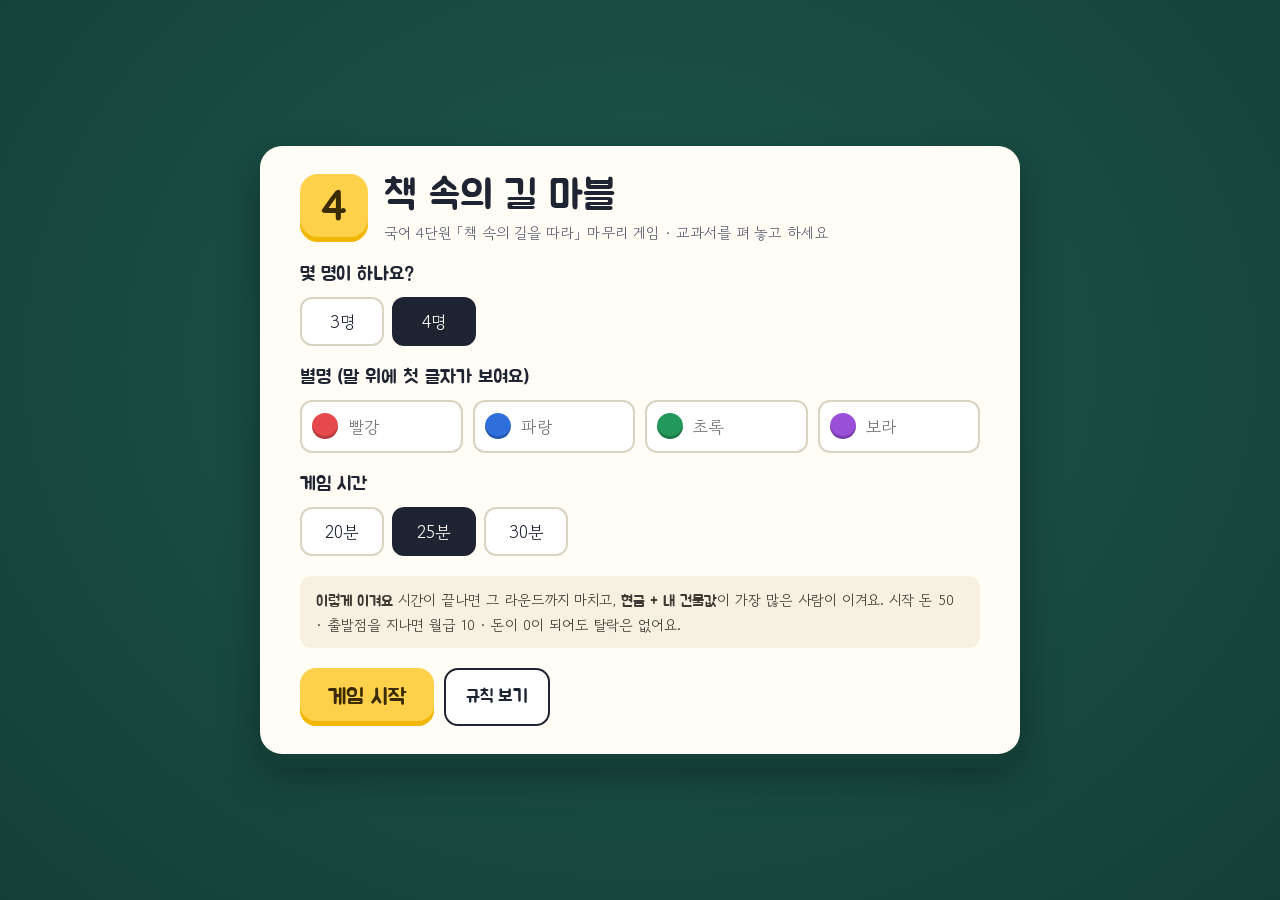
==== book-marble/index.html @ 464a5cd3 "국어 4단원 「책 속의 길을 따라」 마무리 보드게임(책 속의 길 마블) 추가 Co-Authored-By: Claude Opus 5.5 <noreply@anthropic.com> C" ====
<!doctype html>
<html lang="ko"><head><meta charset="utf-8"><meta name="viewport" content="width=device-width,initial-scale=1,viewport-fit=cover">
<style>:root{box-sizing:border-box;padding-top:env(safe-area-inset-top,0px);padding-bottom:env(safe-area-inset-bottom,0px)}body{margin:0;font:14px -apple-system,BlinkMacSystemFont,sans-serif}img{max-width:100%}[hidden]{display:none!important}</style>
</head><body>
<title>책 속의 길 마블</title>
<meta name="claude:viewport-fit-sides" content="cover">
<link rel="preconnect" href="https://fonts.googleapis.com"><link rel="preconnect" href="https://fonts.gstatic.com" crossorigin>
<link rel="stylesheet" href="https://fonts.googleapis.com/css2?family=Jua&family=Gowun+Dodum&display=swap">
<style>
/* Layout: 게임 테이블(초록 펠트) 위에 9×9 둘레 32칸 판, 판 가운데는 노란 진행판, 오른쪽에 시간·플레이어 패널. 하나의 화면으로 고정한 게임이라 한 가지 모습(펠트 테이블)으로만 그린다. */
:root{
  --felt:#1d574c; --felt-deep:#143f37; --felt-line:#2d6d61;
  --paper:#fffdf5; --ink:#1f2433; --soft:#5d6273; --rule:#d9d3c2;
  --sun:#ffd04a; --sun-deep:#f2b705; --sun-ink:#3b2b00;
  --s1:#ffb79c; --s2:#8fd4ca; --s3:#c3e28c; --s4:#cbbcf4;
  --ok:#1e8f4e; --ok-soft:#dcf3e4; --bad:#c93b3b; --bad-soft:#fbe1e1;
  --p0:#e5484d; --p1:#2f6fdc; --p2:#22995a; --p3:#9a4fd8;
  --f-display:"Jua","Apple SD Gothic Neo","Malgun Gothic","Noto Sans KR",sans-serif;
  --f-body:"Gowun Dodum","Apple SD Gothic Neo","Malgun Gothic","Noto Sans KR",sans-serif;
  --u:8px;
  color-scheme:light;
}
[hidden]{display:none!important}
html,body{height:100%}
body{background:var(--felt);color:var(--ink);font-family:var(--f-body);font-size:16px;
  background-image:radial-gradient(ellipse at 50% 40%, var(--felt) 0%, var(--felt-deep) 100%);overflow:hidden}
*{box-sizing:border-box}
button{font:inherit;color:inherit;cursor:pointer;border:0;background:none;-webkit-tap-highlight-color:transparent}
button:focus-visible,input:focus-visible{outline:3px solid var(--sun);outline-offset:2px}
.screen{height:100%;padding-block:12px;padding-left:max(16px,env(safe-area-inset-left,0px));padding-right:max(16px,env(safe-area-inset-right,0px))}

/* ---------- 시작 화면 ---------- */
#setup{overflow:auto;display:flex;justify-content:center;align-items:flex-start}
.setup-card{width:min(760px,100%);margin-block:auto;background:var(--paper);border-radius:22px;padding:28px clamp(18px,4vw,40px);box-shadow:0 14px 0 var(--felt-deep),0 18px 40px rgba(0,0,0,.35);display:flex;flex-direction:column;gap:20px}
.brand{display:flex;align-items:center;gap:16px}
.brand .unit{flex:none;width:68px;height:68px;border-radius:18px;background:var(--sun);display:grid;place-items:center;font-family:var(--f-display);font-size:44px;color:var(--sun-ink);box-shadow:inset 0 -5px 0 var(--sun-deep)}
.brand h1{margin:0;font-family:var(--f-display);font-weight:400;font-size:clamp(28px,5vw,40px);line-height:1.1;text-wrap:balance}
.brand p{margin:4px 0 0;color:var(--soft);font-size:15px}
.field{display:flex;flex-direction:column;gap:10px}
.field>span{font-family:var(--f-display);font-size:19px}
.seg{display:flex;flex-wrap:wrap;gap:8px}
.seg button{min-width:84px;padding:10px 16px;border-radius:12px;border:2px solid var(--rule);background:#fff;font-size:17px}
.seg button[aria-pressed="true"]{border-color:var(--ink);background:var(--ink);color:var(--paper)}
.names{display:grid;grid-template-columns:repeat(auto-fit,minmax(150px,1fr));gap:10px}
.nm{display:flex;align-items:center;gap:8px;border:2px solid var(--rule);border-radius:12px;padding:6px 10px;background:#fff}
.nm i{flex:none;width:26px;height:26px;border-radius:50%;box-shadow:inset 0 -3px 0 rgba(0,0,0,.2)}
.nm input{flex:1;min-width:0;border:0;font:inherit;font-size:17px;padding:6px 2px;background:transparent;color:var(--ink)}
.nm input:focus{outline:none}
.nm:focus-within{border-color:var(--ink)}
.rule-mini{margin:0;padding:12px 16px;background:#f6f1e1;border-radius:12px;font-size:14.5px;line-height:1.6;color:#3d3a33}
.rule-mini b{font-family:var(--f-display);font-weight:400}
.actions{display:flex;flex-wrap:wrap;gap:10px}
.big{font-family:var(--f-display);font-size:22px;padding:14px 28px;border-radius:16px;background:var(--sun);color:var(--sun-ink);box-shadow:inset 0 -5px 0 var(--sun-deep);min-height:58px}
.big:active{transform:translateY(2px);box-shadow:inset 0 -2px 0 var(--sun-deep)}
.big[disabled]{opacity:.45;cursor:not-allowed}
.ghost{font-family:var(--f-display);font-size:18px;padding:12px 20px;border-radius:14px;border:2px solid var(--ink);background:#fff;min-height:52px}
.resume{display:flex;flex-wrap:wrap;align-items:center;gap:10px;padding:12px 14px;border-radius:12px;background:var(--ok-soft)}
.resume span{flex:1;min-width:180px}

/* ---------- 게임 화면 ---------- */
#game{display:flex;gap:14px;align-items:center;justify-content:center}
.boardwrap{flex:1;min-width:0;height:100%;display:grid;place-items:center}
.board{position:relative;display:grid;grid-template-columns:repeat(9,1fr);grid-template-rows:repeat(9,1fr);gap:calc(var(--u)*.35);
  width:calc(var(--u)*100);height:calc(var(--u)*100);padding:calc(var(--u)*.8);border-radius:calc(var(--u)*2);background:var(--felt-deep);box-shadow:0 calc(var(--u)*1) 0 #0d2c26,0 calc(var(--u)*2) calc(var(--u)*4) rgba(0,0,0,.35)}
.cell{position:relative;background:var(--paper);border-radius:calc(var(--u)*.9);display:flex;flex-direction:column;overflow:hidden;padding:0;text-align:center;border:calc(var(--u)*.35) solid transparent}
.cell .band{flex:none;height:calc(var(--u)*1.9);font-size:calc(var(--u)*1.15);line-height:calc(var(--u)*1.9);color:#2c2a26;letter-spacing:.02em;white-space:nowrap}
.cell .nm2{flex:1;display:grid;place-items:center;padding:0 calc(var(--u)*.4);font-family:var(--f-display);font-size:calc(var(--u)*1.55);line-height:1.12;word-break:keep-all;text-wrap:balance}
.cell .px{flex:none;font-size:calc(var(--u)*1.1);color:var(--soft);padding-bottom:calc(var(--u)*.3);white-space:nowrap;font-variant-numeric:tabular-nums}
.cell.side1 .band{background:var(--s1)} .cell.side2 .band{background:var(--s2)} .cell.side3 .band{background:var(--s3)} .cell.side4 .band{background:var(--s4)}
.cell.sp{background:#f4efe0}
.cell.sp .band{background:#e6dfca}
.cell.corner{background:var(--sun);color:var(--sun-ink)}
.cell.corner .band{background:transparent;font-family:var(--f-display);font-size:calc(var(--u)*1.25)}
.cell.corner .nm2{font-size:calc(var(--u)*1.75)}
.cell.corner .px{color:var(--sun-ink)}
.cell.owned{background:var(--own);color:#fff;border-color:#fff;box-shadow:0 calc(var(--u)*.35) 0 rgba(0,0,0,.28)}
.cell.owned::before{content:"";position:absolute;left:18%;right:18%;top:24%;bottom:16%;background:url("data:image/svg+xml,%3Csvg xmlns='http://www.w3.org/2000/svg' viewBox='0 0 40 36'%3E%3Cpath d='M20 2 2 17h5v17h10V24h6v10h10V17h5z' fill='%23ffffff'/%3E%3C/svg%3E") center/contain no-repeat;opacity:.26;pointer-events:none}
.cell.owned .band{background:rgba(0,0,0,.24)!important;color:#fff;font-family:var(--f-display);font-size:calc(var(--u)*1.3)}
.cell.owned .nm2{position:relative;text-shadow:0 1px 2px rgba(0,0,0,.35)}
.cell.owned .px{color:#fff;font-weight:700}
.cell.wip{background:repeating-linear-gradient(-45deg,#fff3c4 0 calc(var(--u)*.8),#fffdf5 calc(var(--u)*.8) calc(var(--u)*1.6))}
.cell.flash{outline:calc(var(--u)*.5) solid var(--sun);outline-offset:calc(var(--u)*-.1);z-index:2}
.cell.here{box-shadow:0 0 0 calc(var(--u)*.45) #fff}
.tokens{position:absolute;left:0;right:0;bottom:calc(var(--u)*1.55);display:flex;justify-content:center;gap:calc(var(--u)*.2);pointer-events:none}
.tok{width:calc(var(--u)*2.7);height:calc(var(--u)*2.7);border-radius:50%;background:var(--pc);color:#fff;font-family:var(--f-display);font-size:calc(var(--u)*1.35);line-height:calc(var(--u)*2.7);text-align:center;box-shadow:0 calc(var(--u)*.3) 0 rgba(0,0,0,.35),0 0 0 calc(var(--u)*.25) #fff}
.tok.jail{box-shadow:0 0 0 calc(var(--u)*.25) #fff,0 0 0 calc(var(--u)*.55) var(--ink)}

.hub{grid-area:2/2/9/9;background:var(--sun);border-radius:calc(var(--u)*1.6);padding:calc(var(--u)*2.2);display:flex;flex-direction:column;align-items:center;gap:calc(var(--u)*1.3);color:var(--sun-ink);box-shadow:inset 0 calc(var(--u)*-.8) 0 var(--sun-deep);min-height:0}
.hub .ttl{font-family:var(--f-display);font-size:calc(var(--u)*2.4);opacity:.75;letter-spacing:.02em}
.turn{display:flex;align-items:center;gap:calc(var(--u)*1);font-family:var(--f-display);font-size:calc(var(--u)*3.6);line-height:1.1}
.turn .tok{width:calc(var(--u)*4.4);height:calc(var(--u)*4.4);line-height:calc(var(--u)*4.4);font-size:calc(var(--u)*2.2)}
.dice{display:flex;gap:calc(var(--u)*2)}
.die{width:calc(var(--u)*12.5);height:calc(var(--u)*12.5);background:#fff;border-radius:calc(var(--u)*2);box-shadow:inset 0 calc(var(--u)*-.8) 0 #e7dfc6,0 calc(var(--u)*.6) 0 rgba(0,0,0,.18);display:grid;grid-template:repeat(3,1fr)/repeat(3,1fr);padding:calc(var(--u)*1.6)}
.die i{width:calc(var(--u)*2.3);height:calc(var(--u)*2.3);border-radius:50%;background:var(--ink);place-self:center;visibility:hidden}
.die i.on{visibility:visible}
.die.dbl{box-shadow:inset 0 calc(var(--u)*-.8) 0 #e7dfc6,0 0 0 calc(var(--u)*.6) var(--p0)}
.rollbtn{font-family:var(--f-display);font-size:calc(var(--u)*3);padding:calc(var(--u)*1.2) calc(var(--u)*5);border-radius:calc(var(--u)*1.6);background:var(--ink);color:#fff;box-shadow:inset 0 calc(var(--u)*-.6) 0 #000;min-height:44px}
.rollbtn[disabled]{opacity:.35;cursor:default}
.status{font-size:calc(var(--u)*1.9);text-align:center;min-height:1.3em;font-weight:700}
.logbox{width:100%;margin-top:auto;display:flex;flex-direction:column;gap:calc(var(--u)*.35);font-size:calc(var(--u)*1.55);background:rgba(255,255,255,.55);border-radius:calc(var(--u)*1);padding:calc(var(--u)*.9) calc(var(--u)*1.3);min-height:0;overflow:hidden}
.logbox div{white-space:nowrap;overflow:hidden;text-overflow:ellipsis}
.logbox div:first-child{font-weight:700}
.logbox b{font-family:var(--f-display);font-weight:400}

.side{flex:none;width:300px;height:100%;display:flex;flex-direction:column;gap:10px;overflow:auto;padding-bottom:4px}
.panel{background:var(--paper);border-radius:16px;padding:14px 16px}
.clock{display:flex;align-items:center;justify-content:space-between;gap:10px}
.clock .t{font-family:var(--f-display);font-size:34px;line-height:1;font-variant-numeric:tabular-nums}
.clock small{display:block;color:var(--soft);font-size:13px}
.clock.up{background:#ffe1d6}
.clock.paused .t{opacity:.45}
.toprow{display:grid;grid-template-columns:1fr auto;gap:10px}
.toprow .panel{padding:10px 14px}
.piggy{display:flex;align-items:center;gap:8px}
.piggy svg{width:38px!important;height:38px!important}
.piggy svg{flex:none;width:46px;height:46px}
.piggy b{font-family:var(--f-display);font-weight:400;font-size:28px;font-variant-numeric:tabular-nums}
.piggy small{display:block;color:var(--soft);font-size:12.5px;line-height:1.35}
.players{display:flex;flex-direction:column;gap:10px}
.pl{display:grid;grid-template-columns:auto 1fr auto;align-items:center;gap:6px 10px;padding:10px 12px;border-radius:14px;background:var(--paper);border:3px solid transparent}
.pl.now{border-color:var(--pc);box-shadow:0 0 0 4px rgba(255,255,255,.35)}
.pl .tok{width:36px;height:36px;line-height:36px;font-size:19px;box-shadow:0 3px 0 rgba(0,0,0,.3)}
.pl .who{font-family:var(--f-display);font-size:20px;min-width:0;overflow:hidden;text-overflow:ellipsis;white-space:nowrap}
.pl .cash{font-family:var(--f-display);font-size:26px;font-variant-numeric:tabular-nums}
.pl .meta{grid-column:2/4;display:flex;flex-wrap:wrap;gap:4px 10px;font-size:13px;color:var(--soft)}
.pl{position:relative}
.coins{grid-column:1/4;display:flex;align-items:flex-end;flex-wrap:wrap;gap:6px 6px;min-height:56px;padding:6px 10px 6px;border-radius:10px;background:#efe7cf;box-shadow:inset 0 2px 4px rgba(0,0,0,.12)}
.coins:empty::after{content:"빈 지갑";color:var(--soft);font-size:13px;align-self:center}
.stack{display:flex;flex-direction:column-reverse}
.coin{width:40px;height:13px;border-radius:50%;margin-top:-6px;border:1.5px solid var(--edge);background:linear-gradient(180deg,var(--face) 0 55%,var(--edge) 55% 100%)}
.stack .coin:first-child{margin-top:0}
.coin.g{--face:#ffd447;--edge:#c48d00}
.stack .coin.s:last-child{height:17px}
.stack .coin.c:last-child{height:14px}
.coin.s{--face:#e3e8ef;--edge:#8d98a6;width:33px;height:12px}
.coin.c{--face:#e9a06b;--edge:#a65a24;width:26px;height:10px}
.stack .coin:last-child{height:19px;background:radial-gradient(ellipse at 50% 45%,var(--face) 0 48%,var(--edge) 50% 56%,var(--face) 58% 100%)}
.legend{grid-column:1/4;display:flex;gap:10px;font-size:11.5px;color:var(--soft);margin-top:-2px}
.legend i{display:inline-block;width:10px;height:10px;border-radius:50%;margin-right:3px;vertical-align:-1px}
.delta{position:absolute;right:64px;top:8px;font-family:var(--f-display);font-size:24px;pointer-events:none;animation:rise 1.6s ease-out forwards}
.delta.up{color:var(--ok)} .delta.down{color:var(--bad)}
@keyframes rise{0%{transform:translateY(14px);opacity:0}15%{opacity:1}100%{transform:translateY(-22px);opacity:0}}
.chip{display:inline-block;padding:1px 8px;border-radius:20px;background:#efe9d6;color:#4a4335;font-size:12.5px}
.chip.red{background:var(--bad-soft);color:var(--bad)}
.tools{display:flex;gap:8px}
.tools button{flex:1;padding:10px;border-radius:12px;background:rgba(255,255,255,.14);color:#fff;font-family:var(--f-display);font-size:16px;min-height:44px}

/* ---------- 창 ---------- */
.overlay{position:fixed;inset:0;z-index:20;display:grid;place-items:center;background:rgba(10,30,26,.62);
  padding-block:max(14px,env(safe-area-inset-top,0px)) max(14px,env(safe-area-inset-bottom,0px));padding-left:max(16px,env(safe-area-inset-left,0px));padding-right:max(16px,env(safe-area-inset-right,0px));overflow:auto}
.sheet{width:min(720px,100%);background:var(--paper);border-radius:22px;padding:24px clamp(18px,3vw,30px);box-shadow:0 12px 0 rgba(0,0,0,.25);display:flex;flex-direction:column;gap:16px;max-height:100%;overflow:auto;animation:pop .18s ease-out}
@keyframes pop{from{transform:scale(.96);opacity:.4}to{transform:none;opacity:1}}
.sheet h2{margin:0;font-family:var(--f-display);font-weight:400;font-size:28px;line-height:1.2;text-wrap:balance}
.sheet .lead{margin:0;font-size:18px;line-height:1.6}
.kicker{display:flex;flex-wrap:wrap;align-items:center;gap:8px;font-size:14px}
.kicker .tag{padding:3px 12px;border-radius:20px;font-weight:700;background:#efe9d6}
.kicker .tag.basic{background:var(--s3)} .kicker .tag.adv{background:var(--s4)} .kicker .tag.job{background:var(--s2)} .kicker .tag.maze{background:var(--s1)}
.kicker .book{padding:3px 12px;border-radius:20px;border:2px dashed #b9b09a;font-weight:700}
.kicker .who{margin-left:auto;display:flex;align-items:center;gap:6px;font-family:var(--f-display);font-size:18px}
.kicker .who .tok{width:28px;height:28px;line-height:28px;font-size:15px}
.qtext{margin:0;font-size:22px;line-height:1.55;font-weight:700;word-break:keep-all}
.qtext u{text-decoration-thickness:3px;text-underline-offset:4px;text-decoration-color:var(--bad)}
.timer{display:flex;align-items:center;gap:12px}
.timer .bar{flex:1;height:14px;border-radius:10px;background:#ece5d0;overflow:hidden}
.timer .bar i{display:block;height:100%;width:100%;background:var(--ok);border-radius:10px;transform-origin:left;transition:background .3s}
.timer .bar i.warn{background:#e59a0b} .timer .bar i.late{background:var(--bad)}
.timer b{font-family:var(--f-display);font-weight:400;font-size:26px;min-width:3.2ch;text-align:right;font-variant-numeric:tabular-nums}
.opts{display:flex;flex-direction:column;gap:10px}
.opt{display:flex;align-items:center;gap:12px;text-align:left;padding:14px 16px;border-radius:14px;border:2px solid var(--rule);background:#fff;font-size:19px;line-height:1.45;min-height:58px}
.opt .k{flex:none;width:32px;height:32px;border-radius:50%;background:#efe9d6;display:grid;place-items:center;font-family:var(--f-display);font-size:17px}
.opt:hover:not([disabled]){border-color:var(--ink)}
.opt.right{border-color:var(--ok);background:var(--ok-soft)} .opt.right .k{background:var(--ok);color:#fff}
.opt.wrong{border-color:var(--bad);background:var(--bad-soft)} .opt.wrong .k{background:var(--bad);color:#fff}
.opt[disabled]{cursor:default}
.verdict{display:flex;align-items:center;gap:12px;padding:14px 16px;border-radius:14px;font-size:17px;line-height:1.55}
.verdict.ok{background:var(--ok-soft)} .verdict.no{background:var(--bad-soft)}
.verdict b{flex:none;font-family:var(--f-display);font-weight:400;font-size:26px}
.verdict.ok b{color:var(--ok)} .verdict.no b{color:var(--bad)}
.example{padding:14px 16px;border-radius:14px;background:#f6f1e1;font-size:18px;line-height:1.6}
.example small{display:block;font-family:var(--f-display);font-size:15px;color:#7a6a3c;margin-bottom:2px}
.votes{display:flex;flex-direction:column;gap:8px}
.vote{display:flex;align-items:center;gap:10px;flex-wrap:wrap}
.vote .nmv{display:flex;align-items:center;gap:8px;font-family:var(--f-display);font-size:19px;min-width:120px;flex:1}
.vote .nmv .tok{width:30px;height:30px;line-height:30px;font-size:16px}
.vote button{width:64px;height:52px;border-radius:12px;border:2px solid var(--rule);background:#fff;font-family:var(--f-display);font-size:24px}
.vote button[aria-pressed="true"].o{background:var(--ok);border-color:var(--ok);color:#fff}
.vote button[aria-pressed="true"].x{background:var(--bad);border-color:var(--bad);color:#fff}
.row-btns{display:flex;flex-wrap:wrap;gap:10px;justify-content:flex-end;align-items:center}
.row-btns .teacher{margin-right:auto;font-size:15px;color:var(--soft);text-decoration:underline;padding:8px 4px;min-height:44px}
.card{align-self:center;width:min(360px,100%);aspect-ratio:3/2;border-radius:18px;padding:20px;display:flex;flex-direction:column;justify-content:center;gap:8px;text-align:center;box-shadow:0 8px 0 rgba(0,0,0,.18);animation:flip .45s ease-out}
.card.do{background:var(--s2)} .card.luck{background:var(--sun)}
.card small{font-family:var(--f-display);font-size:17px;opacity:.7}
.card p{margin:0;font-family:var(--f-display);font-size:25px;line-height:1.35;word-break:keep-all;text-wrap:balance}
@keyframes flip{from{transform:rotateY(80deg)}to{transform:none}}
.pin{display:flex;flex-direction:column;align-items:center;gap:14px}
.pin .dots{display:flex;gap:12px}
.pin .dots i{width:18px;height:18px;border-radius:50%;border:2px solid var(--ink)}
.pin .dots i.on{background:var(--ink)}
.pad{display:grid;grid-template-columns:repeat(3,72px);gap:10px}
.pad button{height:60px;border-radius:14px;background:#efe9d6;font-family:var(--f-display);font-size:26px}
.err{color:var(--bad);min-height:1.4em;margin:0;font-weight:700}
.rules{margin:0;padding-left:20px;display:flex;flex-direction:column;gap:6px;font-size:16px;line-height:1.55}
.rules b{font-family:var(--f-display);font-weight:400}
.money{display:grid;grid-template-columns:1fr auto;gap:4px 16px;font-size:15px}
.money span:nth-child(even){text-align:right;font-variant-numeric:tabular-nums;font-weight:700}

/* ---------- 결과 ---------- */
#result{overflow:auto;display:flex;justify-content:center}
.res{width:min(720px,100%);margin-block:auto;display:flex;flex-direction:column;gap:14px}
.res h1{margin:0;color:#fff;font-family:var(--f-display);font-weight:400;font-size:clamp(30px,5vw,44px);text-align:center}
.rank{display:grid;grid-template-columns:auto auto 1fr auto;align-items:center;gap:6px 16px;background:var(--paper);border-radius:18px;padding:16px 20px}
.rank .no{font-family:var(--f-display);font-size:34px;width:1.6ch;text-align:center}
.rank .tok{width:44px;height:44px;line-height:44px;font-size:22px;box-shadow:0 3px 0 rgba(0,0,0,.3)}
.rank .nm3{font-family:var(--f-display);font-size:24px;min-width:0}
.rank .nm3 small{display:block;font-family:var(--f-body);font-size:14px;color:var(--soft)}
.rank .tot{font-family:var(--f-display);font-size:34px;font-variant-numeric:tabular-nums}
.rank.first{background:var(--sun);box-shadow:inset 0 -6px 0 var(--sun-deep)}

@media (max-width:1100px) and (min-width:861px){ .side{width:250px} .clock .t{font-size:32px} .pl .cash{font-size:22px} }
@media (max-width:860px){
  body{overflow:auto}
  #game{flex-direction:column;height:auto;min-height:100%}
  .boardwrap{height:auto;width:100%}
  .side{width:100%;height:auto;overflow:visible}
  .players{display:grid;grid-template-columns:repeat(auto-fit,minmax(200px,1fr))}
}
@media (prefers-reduced-motion:reduce){*{animation:none!important;transition:none!important}}
</style>

<section id="setup" class="screen">
 <div class="setup-card">
  <div class="brand"><div class="unit">4</div><div><h1>책 속의 길 마블</h1><p>국어 4단원 「책 속의 길을 따라」 마무리 게임 · 교과서를 펴 놓고 하세요</p></div></div>
  <div id="resumeBox" class="resume" hidden><span id="resumeText">진행 중인 게임이 있어요.</span><button class="ghost" id="resumeBtn" type="button">이어 하기</button></div>
  <div class="field"><span>몇 명이 하나요?</span><div class="seg" id="cntSeg"><button type="button" data-n="3" aria-pressed="false">3명</button><button type="button" data-n="4" aria-pressed="true">4명</button></div></div>
  <div class="field"><span>별명 (말 위에 첫 글자가 보여요)</span><div class="names" id="names"></div></div>
  <div class="field"><span>게임 시간</span><div class="seg" id="minSeg"><button type="button" data-m="20" aria-pressed="false">20분</button><button type="button" data-m="25" aria-pressed="true">25분</button><button type="button" data-m="30" aria-pressed="false">30분</button></div></div>
  <p class="rule-mini"><b>이렇게 이겨요</b> 시간이 끝나면 그 라운드까지 마치고, <b>현금 + 내 건물값</b>이 가장 많은 사람이 이겨요. 시작 돈 50 · 출발점을 지나면 월급 10 · 돈이 0이 되어도 탈락은 없어요.</p>
  <div class="actions"><button class="big" id="startBtn" type="button">게임 시작</button><button class="ghost" id="rulesBtn" type="button">규칙 보기</button></div>
 </div>
</section>

<section id="game" class="screen" hidden>
 <div class="boardwrap" id="boardwrap">
  <div class="board" id="board">
   <div class="hub">
    <div class="ttl">책 속의 길 마블</div>
    <div class="turn" id="turn"></div>
    <div class="dice"><div class="die" id="d1"></div><div class="die" id="d2"></div></div>
    <button class="rollbtn" id="rollBtn" type="button">주사위 굴리기</button>
    <div class="status" id="status"></div>
    <div class="logbox" id="logbox" aria-live="polite"></div>
   </div>
  </div>
 </div>
 <aside class="side">
  <div class="toprow"><div class="panel clock" id="clock"><div><small id="clockLabel">남은 시간</small><div class="t" id="clockT">25:00</div></div></div>
  <div class="panel piggy" id="piggy"></div></div>
  <div class="players" id="players"></div>
  <div class="tools"><button type="button" id="rules2">규칙</button><button type="button" id="teachBtn">선생님</button></div>
 </aside>
</section>

<section id="result" class="screen" hidden><div class="res" id="resBox"></div></section>

<div id="ov" class="overlay" hidden><div class="sheet" id="sheet" role="dialog" aria-modal="true"></div></div>

<script>
// 4학년 2학기 국어 4단원 「책 속의 길을 따라」 — 질문 칸 20개 문제 은행 (지도서 248~291쪽 기반)
// basic: 객관식(태블릿 자동 판정)  o=보기, a=정답 번호(0부터)
// adv  : 서술형(모둠원 다수결)     ex=예시 답
const UNIT = {
 1:{name:"생각 열기",type:"basic",page:"181~183쪽",qs:[
  {q:"‘가장 기억에 남는 표현이나 장면은 무엇인가요?’는 어떤 글을 읽고 떠올리기 알맞은 질문인가요?",o:["시나 이야기","설명하는 글","의견을 제시하는 글"],a:0,why:"표현이나 장면은 시나 이야기를 읽고 떠올리는 질문이에요."},
  {q:"‘이 글은 무엇에 대해 자세하게 알려 주고 있나요?’는 어떤 글을 읽고 떠올리기 알맞은 질문인가요?",o:["설명하는 글","시나 이야기","의견을 제시하는 글"],a:0,why:"무엇을 알려 주는지 묻는 질문은 설명하는 글에 알맞아요."},
  {q:"‘글쓴이의 의견을 뒷받침하는 이유가 적절한가요?’는 어떤 글을 읽고 떠올리기 알맞은 질문인가요?",o:["의견을 제시하는 글","설명하는 글","시나 이야기"],a:0,why:"의견과 이유를 살피는 질문은 의견을 제시하는 글에 알맞아요."},
  {q:"181쪽 ‘생각 열기’에서 책을 잘 읽은 여자아이는 어떻게 읽었나요?",o:["내용을 짐작하고 제대로 이해했는지 확인하며 읽었다","빨리 끝까지 읽기만 했다","그림만 보고 넘겼다"],a:0,why:"여자아이는 내용을 짐작하거나 자신이 제대로 이해하고 있는지 확인하며 읽었어요."}
 ]},
 2:{name:"기뻐 마을",type:"basic",page:"184~185쪽",qs:[
  {q:"「기뻐의 비밀」에서 ‘기뻐’ 안에 들어 있는 말은 무엇인가요?",o:["이뻐","바빠","나빠"],a:0,why:"‘기’와 ‘뻐’를 잡고 늘이면 ‘기이이…뻐’ 안에 ‘이뻐’가 들어 있어요."},
  {q:"「기뻐의 비밀」에서 ‘기뻐’를 쭈욱 늘이는 모습을 무엇처럼 늘인다고 했나요?",o:["고무줄","엿가락","국수 가락"],a:0,why:"시에서 ‘고무줄처럼 말이야’라고 했어요."},
  {q:"「기뻐의 비밀」에서 말하는 이는 언제 찔끔 눈물이 난다고 했나요?",o:["기뻐가 끊어질 때","기뻐를 늘일 때","친구가 비밀을 알았을 때"],a:0,why:"기뻐가 끊어질 땐 무지 따끔해서 찔끔 눈물이 난다고 했어요."}
 ]},
 4:{name:"고무줄 다리",type:"basic",page:"184~187쪽",qs:[
  {q:"「기뻐의 비밀」에서 말하는 이가 조심하라고 한 것은 무엇인가요?",o:["기쁘다고 너무 뻐기다가 기뻐를 끊어 먹는 것","고무줄을 너무 세게 당기는 것","친구에게 비밀을 말하는 것"],a:0,why:"기쁘다고 너무 뻐기다가 기뻐를 끊어 먹지 않도록 조심하라고 했어요."},
  {q:"‘박수’를 고무줄처럼 길게 늘이면 어떤 말이 숨어 있나요?",o:["악수","박사","수박"],a:0,why:"‘바아아…악수’처럼 ‘박수’ 안에 ‘악수’가 숨어 있어요."},
  {q:"「기뻐의 비밀」처럼 글자를 늘였을 때 비밀이 숨어 있는 낱말 짝은 무엇인가요?",o:["감기 → 암기","사자 → 자석","나무 → 무지개"],a:0,why:"‘가아아암기’처럼 ‘감기’ 안에 ‘암기’가 숨어 있어요."},
  {q:"시에서 “기이이이…뻐”, “아니이잖아”처럼 ‘이’를 여러 번 쓴 까닭으로 알맞은 것은?",o:["글자가 고무줄처럼 늘어나는 느낌을 생생하게 주려고","글자를 잘못 써서","시를 짧게 만들려고"],a:0,why:"‘이’를 반복해 글자가 늘어나는 모습을 재미있고 생생하게 나타냈어요."}
 ]},
 6:{name:"마음 색칠",type:"adv",page:"185~186쪽",qs:[
  {q:"「기뻐의 비밀」에서 말하는 이의 마음을 색깔이나 모양으로 나타내고, 그렇게 나타낸 까닭을 말해 보세요.",ex:"노란색이에요. ‘기뻐’를 길게 늘여 ‘이뻐’를 만들고 밝게 웃는 모습이 떠올랐기 때문이에요."},
  {q:"「기뻐의 비밀」을 읽고 떠오른 장면이나 비슷한 경험을 말해 보세요.",ex:"글자를 고무줄처럼 늘이는 장면이 떠올랐어요. 저도 상장을 받고 너무 뽐내다가 친구와 다툰 적이 있어요."},
  {q:"「기뻐의 비밀」에서 가장 재미있었던 표현을 고르고, 그 까닭을 말해 보세요.",ex:"‘기뻐 안에는 이뻐가 들어 있다’가 재미있었어요. 늘 쓰던 낱말 속에 다른 낱말이 숨어 있다는 게 신기했기 때문이에요."}
 ]},
 7:{name:"마음먹기",type:"adv",page:"186~187·218쪽",qs:[
  {q:"글자를 늘였을 때 비밀이 숨어 있는 낱말을 하나 찾아 말하고, 그 비밀로 짧은 시 한 줄을 지어 보세요.",ex:"‘모기’ 속에는 ‘오기’가 있어요. → “모기는 오기가 세서 밤새 나를 따라다니나 봐.”"},
  {q:"「마음먹기」에서 ‘마음도 밥처럼 매일매일 먹어야 하는가 보다’를 읽고 든 생각이나 느낌을 말해 보세요.",ex:"다짐은 한 번만 하면 금방 잊어버리니까 밥처럼 날마다 새로 해야 한다는 말 같아서 공감했어요."},
  {q:"「마음먹기」를 읽은 느낌을 즉흥극, 그림, 시 속 인물에게 편지 쓰기, 노래 가운데 하나로 표현한다면 어떻게 할지 말해 보세요.",ex:"편지를 쓸래요. “마음이 자꾸 사라져도 괜찮아. 나도 그래. 내일 또 마음먹으면 돼.”"}
 ]},
 9:{name:"선물 가게",type:"basic",page:"188~189쪽",qs:[
  {q:"「네 생각을 솔직히 말해」에서 승한이가 전부터 가지고 싶다고 했던 가방은 무엇인가요?",o:["버지5 가방","곧 유행할 새 가방","프라 모델 가방"],a:0,why:"서영이는 승한이가 버지5 가방을 가지고 싶어 한 것을 알고 있었어요."},
  {q:"선물 가게에서 서영이가 승한이에게 다급하게 소리를 지른 까닭은 무엇인가요?",o:["원하지 않는 가방을 억지로 사려는 승한이가 답답해서","가방 구경을 못 해서","가게 아저씨가 화를 내서"],a:0,why:"자기 마음을 솔직하게 말하지 못하고 원하지 않는 가방을 사려는 모습이 답답했어요."},
  {q:"승한이가 원하지 않는 가방을 사려고 한 까닭으로 알맞은 것은?",o:["싫다는 말을 솔직하게 하지 못해서","그 가방이 더 싸서","서영이가 사라고 해서"],a:0,why:"승한이는 불편한 상황을 피하려고 싫다는 말을 못 했어요."}
 ]},
 10:{name:"신호등 앞",type:"basic",page:"190~193쪽",qs:[
  {q:"진우는 무조건 양보만 하는 승한이의 행동을 무엇이라고 말했나요?",o:["참는 게 아니라 도망치는 것","친구를 아끼는 착한 행동","용기 있는 행동"],a:0,why:"진우는 “그건 참는 게 아니라 도망치는 거니까.”라고 했어요."},
  {q:"진우가 들려준 이야기에서 한 스님이 막대기를 휘둘러 사슴을 쫓아낸 까닭은 무엇인가요?",o:["사슴이 사람을 조심하도록 가르치려고","채소가 아까워서","사슴이 무서워서"],a:0,why:"사냥꾼도 있으니 사람을 조심해야 한다는 걸 가르쳐야 한다고 했어요."},
  {q:"진우의 이야기에서 승한이는 누구와 다를 게 없다고 했나요?",o:["사슴","스님","사냥꾼"],a:0,why:"진우는 “내가 보기에 넌 사슴하고 다를 게 하나도 없어.”라고 했어요."},
  {q:"진우의 이야기에서 막대기를 휘두른 스님처럼 승한이를 위해 행동한 인물은 누구인가요?",o:["서영이","가게 아저씨","소은이"],a:0,why:"서영이는 스님처럼 승한이를 위해 막대기를 휘둘러 준 거라고 했어요."}
 ]},
 14:{name:"진우의 말",type:"adv",page:"194~197쪽",qs:[
  {q:"진우가 서영이에게 “친구들이 좋아하는 사람은 이해를 해 주는 친구”라고 조언한 것에 대한 생각이나 느낌을 말해 보세요.",ex:"상처 주지 않으면서 서영이의 친구 관계 문제를 조언해 주는 모습이 참 현명하다고 생각했어요."},
  {q:"서영이가 소은이에게 이상한 냄새가 난다고 말한 것을 소은이와 다른 사람들이 전혀 다르게 받아들인 까닭은 무엇일까요?",ex:"서영이가 상대의 입장에서 생각하지 않고 친구들이 가득한 곳에서 하고 싶은 말을 다 했기 때문이에요."},
  {q:"자신이 서영이라면 선물 가게에서 승한이에게 어떻게 말했을지 말해 보세요.",ex:"“승한아, 너 버지5 가방 갖고 싶었잖아. 아저씨께 다음에 다시 오겠다고 말해 보는 건 어때?” 하고 조용히 말했을 거예요."},
  {q:"승한이, 진우, 서영이 가운데 한 인물을 골라 그 인물의 말이나 행동에 대한 생각이나 느낌을 말해 보세요.",ex:"승한이가 싫다는 말을 못 해서 원하지 않는 가방을 사려는 모습이 안타까웠어요. 늘 양보만 해 온 승한이가 힘들었을 것 같아요."}
 ]},
 15:{name:"쪽지 우체국",type:"adv",page:"198~199쪽",qs:[
  {q:"승한이와 비슷한 경험을 한 적이 있나요? 그때 어떤 마음이었는지 말해 보세요.",ex:"좋아하는 친구가 하자는 대로 따라 한 적이 있어요. 하고 싶은 게 따로 있었는데 말을 못 해서 속상했어요."},
  {q:"승한이에게 쪽지를 쓴다고 생각하고, 해 주고 싶은 말을 말해 보세요.",ex:"“승한아, 싫은 건 싫다고 말해도 괜찮아. 진짜 친구라면 네 마음을 이해해 줄 거야.”"},
  {q:"“친구란 ○○입니다. 왜냐하면 ~ 때문입니다.”의 형식으로 좋은 친구가 무엇인지 말해 보세요.",ex:"친구란 곰 인형입니다. 왜냐하면 슬플 때 같이 있으면 위로가 되기 때문입니다."}
 ]},
 17:{name:"읽기 갈림길",type:"basic",page:"200·202쪽",qs:[
  {q:"‘제목이나 차례를 보며 내용 예상하기’는 언제 하는 활동인가요?",o:["읽기 전","읽기 중","읽기 후"],a:0,why:"읽기 전에는 제목이나 차례를 보며 내용을 예상해요."},
  {q:"‘짐작한 내용이 맞는지 확인하기’는 언제 하는 활동인가요?",o:["읽기 중","읽기 전","읽기 후"],a:0,why:"글을 읽으면서 짐작한 내용이 맞는지 확인해요."},
  {q:"‘글 전체의 내용을 요약하여 정리하기’는 언제 하는 활동인가요?",o:["읽기 후","읽기 전","읽기 중"],a:0,why:"다 읽은 뒤에 글 전체를 요약하여 정리해요."},
  {q:"‘자신이 알고 있는 내용 떠올리기’는 언제 하는 활동인가요?",o:["읽기 전","읽기 중","읽기 후"],a:0,why:"읽기 전에 주제와 관련해 알고 있는 것을 떠올려요."},
  {q:"‘더 알고 싶은 내용 생각하기’는 언제 하는 활동인가요?",o:["읽기 후","읽기 전","읽기 중"],a:0,why:"다 읽은 뒤에 더 알고 싶은 내용을 생각해요."},
  {q:"글을 읽고 읽기 과정을 되돌아볼 때 알맞은 생각은 무엇인가요?",o:["예상한 내용과 글의 내용이 같은지 확인해 보면 좋아.","예상한 내용과 글의 내용은 꼭 같아야 해.","글쓴이의 의견은 무조건 옳다고 믿으면 돼."],a:0,why:"예상과 글의 내용이 다를 수도 있어요. 같은지 확인하며 읽는 것이 중요해요."}
 ]},
 18:{name:"화살나무 숲",type:"basic",page:"201~202쪽",qs:[
  {q:"화살나무라는 이름이 붙은 까닭은 무엇인가요?",o:["가지에 화살의 날개처럼 생긴 것이 달려 있어서","열매가 화살촉처럼 뾰족해서","옛날에 화살을 만드는 데 써서"],a:0,why:"가지에 코르크 재질의 날개처럼 생긴 것이 2~4줄 있어요."},
  {q:"화살나무 꽃의 색깔은 무엇인가요?",o:["황록색","새빨간색","하얀색"],a:0,why:"꽃 색이 황록색이라 눈에 잘 들어오지 않아요."},
  {q:"「화살나무를 아시나요?」에서 화살나무가 쓰인 곳이 아닌 것은?",o:["종이를 만드는 원료","먹거리","약재와 고약의 원료"],a:0,why:"화살나무는 먹거리, 약재, 고약의 원료로 쓰였어요."},
  {q:"화살나무가 가장 예쁘다고 한 때는 언제인가요?",o:["가을에 붉게 단풍이 들었을 때","봄에 꽃이 활짝 피었을 때","겨울에 눈이 쌓였을 때"],a:0,why:"가을에 붉게 단풍이 들었을 때 무척 예쁜 나무래요."}
 ]},
 20:{name:"약국 골목",type:"basic",page:"204~208쪽",qs:[
  {q:"더 이상 쓰지 않는 약은 어떻게 처리해야 하나요?",o:["폐의약품 수거함에 넣는다","쓰레기통에 버린다","하수구에 흘려보낸다"],a:0,why:"보건소와 약국의 폐의약품 수거함에 넣으면 따로 모아 버려 줘요."},
  {q:"약의 소비 기한을 살펴봐야 하는 까닭은 무엇인가요?",o:["소비 기한이 지난 약은 약효가 떨어지고 상할 수 있어서","약값이 비싸지기 때문에","약의 색깔이 바뀌기 때문에"],a:0,why:"소비 기한이 지나면 약효가 떨어질 뿐 아니라 상할 수도 있어요."},
  {q:"항생제의 공격을 자주 받아 죽지 않도록 몸을 바꾼 균을 무엇이라고 하나요?",o:["내성균","유산균","항생균"],a:0,why:"내성은 ‘견딜 수 있는 힘’이라는 뜻이에요."},
  {q:"약을 보관할 때 함께 보관해야 하는 것은 무엇인가요?",o:["약상자와 사용 설명서","약국 영수증","빈 약봉지"],a:0,why:"상자와 설명서가 없으면 소비 기한과 쓰임을 알 수 없어요."}
 ]},
 22:{name:"질문 등대",type:"adv",page:"203·209~210쪽",qs:[
  {q:"「약, 잘 쓰고 잘 버리는 방법」을 읽기 전에 스스로에게 할 수 있는 질문을 하나 만들어 말해 보세요.",ex:"“글을 읽기 전에 제목을 보고 어떤 내용일지 예상했나요?” / “내가 알고 있는 약 먹는 방법과 보관하는 방법을 떠올렸나요?”"},
  {q:"「화살나무를 아시나요?」의 중심 내용을 한두 문장으로 요약해 보세요.",ex:"화살나무는 가지에 화살의 날개처럼 생긴 것이 있어 이름이 붙었어요. 예부터 먹거리와 약재, 고약의 원료로 쓰였어요."},
  {q:"설명하는 글을 읽는 중에 할 수 있는 질문을 하나 만들어 말해 보세요.",ex:"“글의 중심 내용을 찾으며 읽었나요?” / “새롭게 안 내용을 찾으며 읽었나요?”"}
 ]},
 23:{name:"되돌아보기",type:"adv",page:"207·211쪽",qs:[
  {q:"「약, 잘 쓰고 잘 버리는 방법」을 읽고 새롭게 안 점과 더 알고 싶은 점을 하나씩 말해 보세요.",ex:"약에도 소비 기한이 있다는 것을 새로 알았어요. 내가 먹는 약은 어떻게 만들어지는지 더 알고 싶어요."},
  {q:"약을 잘 쓰고 잘 버리는 일이 왜 ‘나 혼자만의 문제’가 아닌지 말해 보세요.",ex:"함부로 버린 약이 땅과 물로 흘러가 물고기와 동물에게 영향을 주고, 그 영향이 사람과 후손에게까지 돌아오기 때문이에요."},
  {q:"「화살나무를 아시나요?」를 읽고 화살나무에 대해 더 알고 싶은 점을 말하고, 어떻게 알아볼지 말해 보세요.",ex:"화살나무 열매는 무슨 맛인지 궁금해요. 식물도감이나 『나무 꽃의 비밀』을 찾아 읽어 볼래요."}
 ]},
 25:{name:"저작권 도서관",type:"basic",page:"212~214쪽",qs:[
  {q:"저작권이란 무엇인가요?",o:["사람의 생각이나 감정을 표현한 창작물에 대해 만든 사람이 가지는 권리","도서관에서 책을 빌릴 수 있는 권리","작품을 싸게 살 수 있는 권리"],a:0,why:"저작권은 창작물을 만든 사람이 가지는 권리예요."},
  {q:"다른 사람의 글, 그림, 음악, 동영상을 사용할 때 먼저 해야 할 일은?",o:["만든 사람에게 허락 받기","내 이름으로 바꿔 쓰기","친구에게 몰래 보내기"],a:0,why:"만든 사람에게 먼저 허락을 받아야 해요."},
  {q:"「저작권을 왜 지켜야 하나요?」는 어떤 종류의 글인가요?",o:["의견을 제시하는 글","설명하는 글","시"],a:0,why:"저작권을 지켜야 한다는 글쓴이의 의견을 밝힌 글이에요."},
  {q:"실수로 저작권을 침해했을 때 필요한 태도는 무엇인가요?",o:["바로 인정하고 수정한다","모른 척한다","친구 탓을 한다"],a:0,why:"실수로 침해했다면 바로 인정하고 수정하는 태도가 필요해요."}
 ]},
 28:{name:"바른 말 광장",type:"basic",page:"222쪽",qs:[
  {q:"바르게 쓴 문장은 무엇인가요?",o:["김치는 우리나라의 전통 음식입니다.","김치는 저희 나라의 전통 음식입니다."],a:0,why:"나라는 낮출 수 없으므로 ‘우리나라’라고 해요."},
  {q:"식당에서 바르게 말한 것은 무엇인가요?",o:["주문하신 사과주스 나왔습니다.","주문하신 사과주스 나오셨습니다."],a:0,why:"사과주스는 사물이라 높이지 않아요."},
  {q:"“물은 셀프로 가져오셔야 합니다.”에서 ‘셀프’를 알맞은 우리말로 바꾼 것은?",o:["스스로","빨리","함께"],a:0,why:"‘셀프’는 ‘스스로’로 바꿔 쓸 수 있어요."},
  {q:"“친구에게 응원하는 이모티콘을 보내야지.”에서 ‘이모티콘’을 알맞은 우리말로 바꾼 것은?",o:["그림말","손글씨","웃음꽃"],a:0,why:"‘이모티콘’의 다듬은 우리말은 ‘그림말’이에요."},
  {q:"받침을 바르게 쓴 낱말은 무엇인가요?",o:["만듦새","만듬새","만듭새"],a:0,why:"‘만들다’의 ‘만듦’에 ‘새’가 붙어 ‘만듦새’예요."}
 ]},
 30:{name:"창작 작업실",type:"adv",page:"213~214·217쪽",qs:[
  {q:"사람들이 저작권을 잘 지키지 않으면 우리 사회는 어떻게 될지 말해 보세요.",ex:"창작자가 더 좋은 작품을 만들려고 노력하지 않게 되어 문화 수준이 낮아지고, 문화 산업도 발전하지 못할 거예요."},
  {q:"일상생활에서 저작권을 지키기 위해 실천할 수 있는 일을 두 가지 말해 보세요.",ex:"과제에 인터넷 사진을 쓸 때 반드시 출처를 밝혀요. 친구의 글이나 그림은 허락을 받고 사용해요."},
  {q:"저작권을 지켜야 한다는 글쓴이의 의견에 대한 자신의 생각을 까닭과 함께 말해 보세요.",ex:"저도 찬성해요. 제가 오래 그린 그림을 친구가 허락 없이 가져가면 속상할 것 같기 때문이에요."}
 ]},
 31:{name:"생활 속으로",type:"adv",page:"215~221쪽",qs:[
  {q:"의견을 제시하는 글을 읽는 중에 스스로에게 할 수 있는 질문을 하나 만들어 말해 보세요.",ex:"“글쓴이의 의견이 무엇인지 찾으며 읽었나요?” / “의견에 대한 이유가 적절한지 살피며 읽었나요?”"},
  {q:"이 단원에서 공부한 내용을 생활 속에서 어떻게 실천할지 말해 보세요.",ex:"글을 읽고 나서 질문을 활용해 나의 읽기 과정을 되돌아볼 거예요."},
  {q:"이 단원에서 읽은 작품(「기뻐의 비밀」, 「네 생각을 솔직히 말해」, 「마음먹기」) 가운데 하나를 친구에게 소개하고, 마음에 드는 까닭을 말해 보세요.",ex:"「네 생각을 솔직히 말해」를 소개할게요. 솔직하게 말하는 것과 상대를 배려하는 것이 둘 다 중요하다는 걸 알게 되어서 마음에 들어요."}
 ]}
};

// 단원 맞춤법 (아르바이트·미로)
const UNIT_SPELL = [
 {q:"고무줄처럼 쭈욱 (    ) 거야.",o:["늘이는","늘리는"],a:0,why:"길이를 길게 하는 것은 ‘늘이다’예요. 교과서 184쪽에도 ‘늘이다’가 맞는 표기라고 나와요.",src:"4단원"},
 {q:"무거운 짐을 등에 (    ) 걸어갔다.",o:["짊어지고","질머지고"],a:0,why:"‘짊어지다’는 받침 ‘ㄻ’을 써요.",src:"4단원"},
 {q:"아이가 아빠를 꼭 (    ).",o:["닮았다","담았다"],a:0,why:"생김새가 비슷한 것은 ‘닮다’예요.",src:"4단원"},
 {q:"상처가 (    ) 고름이 나왔다.",o:["곪아서","곰아서"],a:0,why:"‘곪다’는 받침 ‘ㄻ’을 써요.",src:"4단원"},
 {q:"아침을 (    ) 배가 고프다.",o:["굶어서","굼어서"],a:0,why:"‘굶다’는 받침 ‘ㄻ’을 써요.",src:"4단원"},
 {q:"감기가 동생에게 (    ).",o:["옮았다","옴았다"],a:0,why:"‘옮다’는 받침 ‘ㄻ’을 써요.",src:"4단원"},
 {q:"우리는 (    )의 힘을 믿는다.",o:["젊음","절믐"],a:0,why:"‘젊다’의 ‘젊음’이에요.",src:"4단원"}
];
// 단원 낱말 뜻 (미로)
const UNIT_VOC = [
 {q:"‘잘못한 일에 대하여 엄하게 따져서 밝힘.’의 뜻을 가진 낱말은?",o:["추궁","교정","경청"],a:0,why:"서영이가 승한이를 다그치는 장면에 ‘추궁’이 나와요.",src:"4단원"},
 {q:"‘기세가 매우 높고 힘차다.’의 뜻을 가진 낱말은?",o:["기세등등하다","교정하다","경청하다"],a:0,why:"진우의 말을 듣고 서영이가 우쭐대는 장면에 나와요.",src:"4단원"},
 {q:"‘가르쳐서 바르게 하다.’의 뜻을 가진 낱말은?",o:["교정하다","추궁하다","기세등등하다"],a:0,why:"진우가 서영이에게 친구 관계를 조언하는 장면에 나와요.",src:"4단원"},
 {q:"‘귀를 기울여 듣다.’의 뜻을 가진 낱말은?",o:["경청하다","교정하다","추궁하다"],a:0,why:"서영이와 승한이가 진우의 이야기를 경청하는 장면에 나와요.",src:"4단원"},
 {q:"‘열지 못하게 붙여 두었던 것을 떼거나 엶.’의 뜻을 가진 낱말은?",o:["개봉","수거","터득"],a:0,why:"“약을 먹으려고 약상자를 개봉했다.”처럼 써요.",src:"4단원"},
 {q:"‘깊이 생각해 이치를 깨달아 알아냄.’의 뜻을 가진 낱말은?",o:["터득","개봉","처방"],a:0,why:"“병균을 물리치는 방법을 터득했다.”처럼 써요.",src:"4단원"},
 {q:"‘거두어 감.’의 뜻을 가진 낱말은?",o:["수거","침해","개봉"],a:0,why:"“재활용품은 일반 쓰레기와 분리해 수거해야 한다.”처럼 써요.",src:"4단원"},
 {q:"‘침범해 해를 끼침.’의 뜻을 가진 낱말은?",o:["침해","창작","발전"],a:0,why:"“다른 사람의 권리를 침해해서는 안 돼.”처럼 써요.",src:"4단원"},
 {q:"‘더 낫고 좋은 상태나 더 높은 단계로 나아감.’의 뜻을 가진 낱말은?",o:["발전","창작","수거"],a:0,why:"“저작권을 잘 지키면 문화 산업이 발전할 수 있어.”처럼 써요.",src:"4단원"},
 {q:"‘경청하다’의 뜻으로 알맞은 것은?",o:["귀를 기울여 듣다","큰 소리로 말하다","빨리 읽다"],a:0,why:"서영이와 승한이가 진우의 이야기를 경청했어요.",src:"4단원"},
 {q:"‘비치되다’의 뜻으로 알맞은 것은?",o:["마련되어 갖추어지다","깨끗이 치워지다","몰래 숨겨지다"],a:0,why:"약국에 폐의약품 수거함이 비치되어 있어요.",src:"4단원"},
 {q:"‘새순’의 뜻으로 알맞은 것은?",o:["새로 돋아나는 순, 새싹","새의 깃털","새로 산 그릇"],a:0,why:"화살나무의 새순도 먹을 수 있어요.",src:"4단원"},
 {q:"‘채취하다’의 뜻으로 알맞은 것은?",o:["풀, 나무, 광석 등을 찾아 베거나 캐어 얻다","물건을 깨끗이 닦다","사진을 찍다"],a:0,why:"봄에 채취하여 말린 뒤 약재로 썼대요.",src:"4단원"},
 {q:"‘고약’의 뜻으로 알맞은 것은?",o:["헐거나 곪은 데 붙이는 끈끈한 약","아주 나쁜 냄새","먹는 물약"],a:0,why:"화살나무의 날개와 열매를 고약의 원료로 썼어요.",src:"4단원"},
 {q:"‘처방’의 뜻으로 알맞은 것은?",o:["치료하는 데 필요한 의약품이나 방법 따위를 적은 문서","약을 버리는 곳","약을 만드는 공장"],a:0,why:"“병원에서 감기약 처방을 받았다.”처럼 써요.",src:"4단원"},
 {q:"‘내성’의 뜻으로 알맞은 것은?",o:["견딜 수 있는 힘","안쪽의 성","약의 맛"],a:0,why:"항생제를 이겨 내는 균을 ‘내성균’이라고 해요.",src:"4단원"},
 {q:"‘창작’의 뜻으로 알맞은 것은?",o:["예술 작품을 독창적으로 지어냄","남의 것을 그대로 베낌","작품을 사고팖"],a:0,why:"창작자는 오랜 시간 공들여 창작물을 만들어요.",src:"4단원"}
];

// 미션 카드
const MISSIONS = [
 {kind:"do",t:"우리 모둠 주변 쓰레기 3개 줍기"},
 {kind:"do",t:"제자리에서 점핑잭 5회"},
 {kind:"do",t:"의자를 짚고 한 발로 30초 서 있기"},
 {kind:"do",t:"친구 3명에게 “고마워” 말하기"},
 {kind:"do",t:"모둠 친구 3명 칭찬하기"},
 {kind:"do",t:"4단원에서 가장 기억에 남는 장면을 10초 동안 말하기"},
 {kind:"do",t:"교과서 4단원에서 마음에 드는 문장 하나를 소리 내어 읽기"},
 {kind:"do",t:"모둠 친구 모두와 하이파이브 하기"},
 {kind:"luck",t:"은행에서 10을 받아요",fx:"bank10"},
 {kind:"luck",t:"은행에서 5를 받아요",fx:"bank5"},
 {kind:"luck",t:"모든 친구에게 3씩 받아요",fx:"each3"},
 {kind:"luck",t:"원하는 친구 한 명에게 5를 받아요",fx:"pick5"},
 {kind:"luck",t:"통행료 면제권 1장! 남의 건물에 도착했을 때 쓸 수 있어요",fx:"pass"},
 {kind:"luck",t:"출발점으로 가요 (월급을 받아요)",fx:"start"},
 {kind:"luck",t:"돼지저금통에 5를 넣어요 (저금통에는 두 배가 쌓여요)",fx:"save5"},
 {kind:"luck",t:"돼지저금통의 절반을 가져가요",fx:"piggyHalf"}
];

const WS_SPELL = [{"q":"일개미 하나가 일을 (    ) 하면 개미집이 어려워질 수 있어요.","o":["안","않"],"a":0,"why":"‘아니’가 줄어든 말은 ‘안’이에요. 뒷말과 띄어 써요.","src":"활동지 1장"},{"q":"알을 (    ) 여왕개미","o":["낳는","낫는","낮는"],"a":0,"why":"알이나 새끼를 세상에 내놓을 때는 ‘낳다’를 써요.","src":"활동지 1장"},{"q":"밑줄 친 낱말을 바르게 고친 것은? 비가 [몇일] 동안 내렸어요.","o":["며칠","몇일"],"a":0,"why":"‘몇일’은 없는 말이에요. 날수나 날짜는 언제나 ‘며칠’이에요.","src":"활동지 1장"},{"q":"문어는 심장이 세 개나 있는 신기한 동물(    ).","o":["이에요","이예요"],"a":0,"why":"받침이 있는 말(동물) 뒤에는 ‘이에요’를 써요.","src":"활동지 2장"},{"q":"주변 색깔에 (    ) 몸 색을 바꿔요.","o":["맞추어","맞히어"],"a":0,"why":"서로 어긋나지 않게 하는 것은 ‘맞추다’예요.","src":"활동지 2장"},{"q":"나침반 바늘이 북쪽을 (    ) 철새도 방향을 알아내요.","o":["가르키듯이","가리키듯이"],"a":1,"why":"손가락이나 바늘로 방향을 보이는 것은 ‘가리키다’예요.","src":"활동지 3장"},{"q":"선생님께서 우리에게 한글을 (    ) 주셨어요.","o":["가르쳐","가리켜"],"a":0,"why":"지식이나 방법을 알려 주는 것은 ‘가르치다’예요.","src":"활동지 3장"},{"q":"(    )에 우리 마을 논에도 기러기 떼가 찾아왔어요.","o":["오랜만","오랫만"],"a":0,"why":"‘오래간만’이 줄어든 말이라 ‘오랜만’이 바른 표기예요.","src":"활동지 3장"},{"q":"초음파는 사람의 귀에는 (    ) 않아요.","o":["들리지","들르지"],"a":0,"why":"소리가 귀에 느껴질 때는 ‘들리다’예요. ‘들르다’는 잠깐 거쳐 가는 것이에요.","src":"활동지 4장"},{"q":"모기를 정확(    ) 찾아내어 잡아먹어요.","o":["이","히"],"a":1,"why":"‘정확’처럼 ‘하다’가 붙는 말은 대부분 ‘-히’를 써요.","src":"활동지 4장"},{"q":"동굴에서도 부딪히지 (    ) 자유롭게 날아다녀요.","o":["안고","않고"],"a":1,"why":"‘~지 않다’ 꼴에서는 ‘않’을 써요.","src":"활동지 4장"},{"q":"알을 (    ) 고향 강으로 돌아와요.","o":["낳으려고","나으려고","낮으려고"],"a":0,"why":"알을 세상에 내놓을 때는 ‘낳다’예요.","src":"활동지 5장"},{"q":"(    )에 돌아온 고향 강물이 반가워요.","o":["오랜만","오랫만"],"a":0,"why":"‘오래간만’이 줄어든 말이라 ‘오랜만’이에요.","src":"활동지 5장"},{"q":"연어가 돌아오는 강은 (    ) 깨끗해야 해요.","o":["반드시","반듯이"],"a":0,"why":"‘꼭’으로 바꿔 말이 되면 ‘반드시’예요.","src":"활동지 5장"},{"q":"밤에는 기온이 (    ).","o":["낫아요","낮아요","낳아요"],"a":1,"why":"높이나 온도가 아래쪽일 때는 ‘낮다’예요. (높다의 반대)","src":"활동지 6장"},{"q":"선인장은 사막에서도 시들지 (    ) 잘 자라요.","o":["안고","않고"],"a":1,"why":"‘~지 않다’ 꼴에서는 ‘않’을 써요.","src":"활동지 6장"},{"q":"아침 이슬이 줄기로 흘러내리기도 (    ).","o":["한대요","한데요"],"a":0,"why":"남에게 들은 말을 전할 때는 ‘-대요’를 써요.","src":"활동지 6장"},{"q":"처음부터 힘껏 달리면 (    ) 지쳐요.","o":["금세","금새"],"a":0,"why":"‘금세’는 ‘금시에’가 줄어든 말이에요. ‘금새’는 물건의 값이라는 다른 뜻이에요.","src":"활동지 7장"},{"q":"(    ) 포기하면 다음에도 쉽게 포기하게 돼요.","o":["한 번","한번"],"a":0,"why":"‘두 번’으로 바꿔도 말이 되면 횟수이므로 띄어 써요.","src":"활동지 7장"},{"q":"노력(    ) 좋은 결과가 나올 거예요.","o":["한 만큼","한만큼"],"a":0,"why":"‘-ㄴ/-ㄹ’로 끝나는 말 뒤의 ‘만큼’은 띄어 써요.","src":"활동지 7장"},{"q":"활로 화살을 쏘아 과녁을 (    ) 경기예요.","o":["맞히는","맞추는"],"a":0,"why":"쏘거나 던진 것이 목표에 닿게 할 때, 정답을 알아낼 때는 ‘맞히다’예요.","src":"활동지 8장"},{"q":"관중이 떠(    ) 소리에 익숙해졌어요.","o":["들던","들든"],"a":0,"why":"지난 일을 떠올릴 때는 ‘-던’이에요.","src":"활동지 8장"},{"q":"공정하지 않으면 경기가 (    ) 않아요.","o":["되지","돼지"],"a":0,"why":"‘되어’로 바꿔 말이 안 되면 ‘되’예요. ‘되+지’는 ‘되지’예요.","src":"활동지 9장"},{"q":"나중에 들으니 다친 선수는 괜찮아졌(    ).","o":["대요","데요"],"a":0,"why":"남에게 들은 말을 전할 때는 ‘-대요’를 써요.","src":"활동지 9장"},{"q":"규칙을 (    ) 지키면 경기가 되지 않아요.","o":["안","않"],"a":0,"why":"‘아니’가 줄어든 ‘안’은 뒷말과 띄어 써요.","src":"활동지 9장"},{"q":"(    ) 동안 열심히 연습했어요.","o":["며칠","몇일"],"a":0,"why":"‘몇일’은 없는 말이에요. 언제나 ‘며칠’이에요.","src":"활동지 10장"},{"q":"줄이 없으면 (    )?","o":["어떻게","어떡해"],"a":1,"why":"‘어떻게 해’로 바꿔 말이 되고 문장이 끝나면 ‘어떡해’예요.","src":"활동지 10장"},{"q":"낯선 줄이 (    ) 익숙해졌어요.","o":["금세","금새"],"a":0,"why":"‘금시에’가 줄어든 말은 ‘금세’예요.","src":"활동지 10장"},{"q":"쓰레기를 함부로 버리지 (    ) 바다를 지켜요.","o":["안고","않고"],"a":1,"why":"‘~지 않다’ 꼴에서는 ‘않’이에요.","src":"활동지 11장"},{"q":"어미 거북이 모래사장에 알을 (    ).","o":["낳아요","나아요","낮아요"],"a":0,"why":"알을 세상에 내놓는 것은 ‘낳다’예요.","src":"활동지 11장"},{"q":"바다를 깨끗(    ) 지켜요.","o":["이","히"],"a":0,"why":"‘ㅅ’ 받침 뒤에는 ‘-이’를 써요.","src":"활동지 11장"},{"q":"모이면 우리의 식탁을 지키는 큰 힘이 (    ).","o":["되요","돼요"],"a":1,"why":"‘되어요’가 줄면 ‘돼요’예요.","src":"활동지 12장"},{"q":"꿀벌이 살기 좋은 환경이 (    ) 도와야 해요.","o":["되도록","돼도록"],"a":0,"why":"‘되어도록’은 말이 안 되므로 ‘되도록’이에요.","src":"활동지 12장"},{"q":"꿀벌은 꿀만 모으는 곤충이 (    ).","o":["아니예요","아니에요"],"a":1,"why":"‘아니다’는 ‘아니에요’로 써요.","src":"활동지 12장"},{"q":"내용물을 비우고 깨끗(    ) 헹군 뒤 라벨을 떼요.","o":["이","히"],"a":0,"why":"‘ㅅ’ 받침 뒤에는 ‘-이’를 써요.","src":"활동지 13장"},{"q":"종이 상자를 (    ) 펴서 접어요.","o":["반드시","반듯이"],"a":1,"why":"‘반듯하게’로 바꿔 말이 되면 ‘반듯이’예요.","src":"활동지 13장"},{"q":"음식물이 묻은 종이는 재활용이 (    ).","o":["안 돼요","안 되요"],"a":0,"why":"‘안 되어요’가 줄어 ‘안 돼요’예요.","src":"활동지 13장"},{"q":"(    )째 하늘이 뿌옇고 공기가 탁해요.","o":["며칠","몇일"],"a":0,"why":"‘몇일’은 없는 말이에요.","src":"활동지 14장"},{"q":"미세먼지가 심한 날에는 실내 운동이 더 (    ).","o":["나아요","낳아요","낮아요"],"a":0,"why":"다른 것보다 더 좋을 때는 ‘낫다’를 써요. ‘ㅅ’이 사라져 ‘나아요’예요.","src":"활동지 14장"},{"q":"(    ) 하면 우리 몸을 지킬 수 있을까요?","o":["어떻게","어떡해"],"a":0,"why":"뒤에 ‘하면’이 이어지므로 ‘어떻게’예요.","src":"활동지 14장"},{"q":"경찰서에 (    ) 주인에게 돌려주었어요.","o":["들러","들려"],"a":0,"why":"잠깐 거쳐 가는 것은 ‘들르다’예요. 들르+어 → ‘들러’.","src":"활동지 15장"},{"q":"주인에게 돌려주는 일은 (    ) 지켜야 할 약속이에요.","o":["반드시","반듯이"],"a":0,"why":"‘꼭’으로 바꿔 말이 되면 ‘반드시’예요.","src":"활동지 15장"},{"q":"학생증에 적힌 이름은 같은 학교 형(    ).","o":["이었어요","이였어요"],"a":0,"why":"‘이였어요’는 틀린 표기예요. ‘이었어요’가 바른 표기예요.","src":"활동지 15장"},{"q":"(    ) 한 약속은 꼭 지켜야지.","o":["한 번","한번"],"a":0,"why":"‘두 번’으로 바꿔도 말이 되어 횟수를 뜻하므로 띄어 써요.","src":"활동지 16장"},{"q":"(    ) 와 주어서 정말 고마워.","o":["약속 대로","약속대로"],"a":1,"why":"‘대로’가 이름 말(약속) 뒤에 오면 붙여 써요.","src":"활동지 16장"},{"q":"언제 (    ) 우리 집에도 놀러 와.","o":["한 번","한번"],"a":1,"why":"‘시험 삼아’ 해 보라는 뜻의 ‘한번’은 붙여 써요.","src":"활동지 16장"},{"q":"(    ) 마음이 아팠어요.","o":["왠지","웬지"],"a":0,"why":"‘왜인지’가 줄어든 말이라 ‘왠지’예요.","src":"활동지 17장"},{"q":"(    ) 참견이냐며 투덜댔어요.","o":["왠","웬"],"a":1,"why":"‘어찌된’, ‘어떤’의 뜻일 때는 ‘웬’을 써요.","src":"활동지 17장"},{"q":"놀림은 장난이 되지 않고 상처가 (    ).","o":["되요","돼요"],"a":1,"why":"‘되어요’가 줄면 ‘돼요’예요.","src":"활동지 17장"},{"q":"(    )에 서윤이가 먼저 손을 들었어요.","o":["오랜만","오랫만"],"a":0,"why":"‘오래간만’이 줄어든 말은 ‘오랜만’이에요.","src":"활동지 18장"},{"q":"짝꿍이 덧셈을 (    ) 줘서 고마워.","o":["가르쳐","가리켜"],"a":0,"why":"알려 주는 것은 ‘가르치다’예요.","src":"활동지 18장"},{"q":"손가락으로 창가에 앉은 친구를 (    ) 말했어요.","o":["가르키며","가리키며"],"a":1,"why":"손가락으로 방향이나 대상을 보이는 것은 ‘가리키다’예요.","src":"활동지 18장"},{"q":"(    ) 천둥소리냐며 하늘만 쳐다보았어요.","o":["왠","웬"],"a":1,"why":"‘어찌된’, ‘어떤’의 뜻일 때는 ‘웬’이에요.","src":"활동지 19장"},{"q":"(    ), 내 방귀가 사라졌어!","o":["어떻게","어떡해"],"a":1,"why":"‘어떻게 해’로 바꿔 말이 되고 문장이 끝나면 ‘어떡해’예요.","src":"활동지 19장"},{"q":"(    ) 뒤 도깨비의 방귀 소리가 다시 울렸어요.","o":["며칠","몇일"],"a":0,"why":"‘몇일’은 없는 말이에요.","src":"활동지 19장"},{"q":"무슨 말(    ) 거꾸로 말하는 별난 버릇이 있었어요.","o":["이던","이든"],"a":1,"why":"‘이든지’로 바꿔도 말이 되면 ‘-든’이에요.","src":"활동지 20장"},{"q":"바람이 불어서 문이 쾅 닫혔(    ).","o":["대요","데요"],"a":0,"why":"남에게 들은 말을 전할 때는 ‘-대요’를 써요.","src":"활동지 20장"},{"q":"동네 아이들이 틈만 나면 가게에 (    ).","o":["들렀어요","들렸어요"],"a":0,"why":"잠깐 거쳐 가는 것은 ‘들르다’예요.","src":"활동지 20장"},{"q":"밤새 애를 쓰(    ) 낚시꾼은 새벽에 깔깔 웃었어요.","o":["던","든"],"a":0,"why":"지난 일을 떠올려 말할 때는 ‘-던’이에요.","src":"활동지 21장"},{"q":"달님은 낚시에 걸리지 (    ) 물결 위에서 흔들리기만 했어요.","o":["안고","않고"],"a":1,"why":"‘~지 않다’ 꼴에서는 ‘않’이에요.","src":"활동지 21장"},{"q":"그래서 몇 마리나 잡았(    )?","o":["는데","는대"],"a":0,"why":"묻거나 겪은 일을 말할 때는 ‘-는데’예요. 남의 말을 전할 때는 ‘-대’예요.","src":"활동지 21장"},{"q":"로봇의 팔에 휴지를 (    ) 움직이게 했어요.","o":["붙이고","부치고"],"a":0,"why":"맞닿게 하는 것은 ‘붙이다’예요.","src":"활동지 22장"},{"q":"설명서를 큰아버지께 (    ) 드리기로 했어요.","o":["붙여","부쳐"],"a":1,"why":"편지나 물건을 보내는 것은 ‘부치다’예요.","src":"활동지 22장"},{"q":"어두워진 저녁에 학교에 (    ).","o":["들렀어요","들렸어요"],"a":0,"why":"잠깐 거쳐 가는 것은 ‘들르다’예요.","src":"활동지 23장"},{"q":"어디선가 피아노 소리가 (    ).","o":["들렀어요","들렸어요"],"a":1,"why":"소리가 귀에 느껴지는 것은 ‘들리다’예요.","src":"활동지 23장"},{"q":"(    ), 귀신이야!","o":["어떻게","어떡해"],"a":1,"why":"‘어떻게 해’로 바꿔 말이 되고 문장이 끝나면 ‘어떡해’예요.","src":"활동지 23장"},{"q":"낡은 거울이 벽에 (    ) 세워져 있었어요.","o":["반드시","반듯이"],"a":1,"why":"‘반듯하게’로 바꿔 말이 되면 ‘반듯이’예요.","src":"활동지 24장"},{"q":"(    ) 등골이 오싹했어요.","o":["왠지","웬지"],"a":0,"why":"‘왜인지’가 줄어든 말이라 ‘왠지’예요.","src":"활동지 24장"},{"q":"이제 장난치면 안 (    )!","o":["되","돼"],"a":1,"why":"‘안 되어’가 줄어 ‘안 돼’예요. 문장 끝이라 ‘돼’예요.","src":"활동지 24장"},{"q":"(    )에 보는 낡은 편지가 가득했어요.","o":["오랜만","오랫만"],"a":0,"why":"‘오래간만’이 줄어든 말은 ‘오랜만’이에요.","src":"활동지 25장"},{"q":"친구에게 (    ) 못한 편지와 구슬이 들어 있었어요.","o":["부치지","붙이지"],"a":0,"why":"편지를 보내는 것은 ‘부치다’예요.","src":"활동지 25장"},{"q":"오랫동안 (    ) 편지구나.","o":["못부친","못 부친"],"a":1,"why":"‘못’은 뒤의 움직임말과 띄어 써요.","src":"활동지 25장"}];
const WS_VOC = [{"q":"‘협동’의 뜻으로 알맞은 것은?","o":["혼자서 끝까지 해냄","여럿이 힘을 합쳐 함께 함","서로 다투며 겨룸"],"a":1,"why":"‘협동’은 여럿이 힘을 합쳐 함께 하는 것이에요.","src":"활동지 1장"},{"q":"‘감쪽같이’의 뜻으로 알맞은 것은?","o":["아주 천천히","꾸민 일이나 흔적을 남이 알아차리지 못할 만큼","큰 소리로 시끄럽게"],"a":1,"why":"‘감쪽같이’는 흔적이 보이지 않아 눈치채지 못한다는 뜻이에요.","src":"활동지 2장"},{"q":"‘습지’의 뜻으로 알맞은 것은?","o":["물기가 많아 축축한 땅","모래만 가득한 사막","높고 험한 산꼭대기"],"a":0,"why":"‘습지’는 물기가 많은 축축한 땅이에요.","src":"활동지 3장"},{"q":"‘초음파’의 뜻으로 알맞은 것은?","o":["사람의 귀로는 들을 수 없는 아주 높은 소리","아주 크고 낮은 천둥소리","악기에서 나는 아름다운 소리"],"a":0,"why":"‘초음파’는 사람이 들을 수 없는 높은 소리예요.","src":"활동지 4장"},{"q":"‘거슬러’의 뜻으로 알맞은 것은?","o":["흐름과 같은 방향으로 따라","흐름이나 방향과 반대쪽으로 맞서","아래로 천천히 내려"],"a":1,"why":"‘거슬러’는 물살이나 방향과 반대쪽으로 나아간다는 뜻이에요.","src":"활동지 5장"},{"q":"‘저장’의 뜻으로 알맞은 것은?","o":["물건이나 물을 모아서 잘 보관해 둠","갖고 있던 것을 모두 써 버림","필요 없는 것을 버림"],"a":0,"why":"‘저장’은 모아서 보관해 두는 것이에요.","src":"활동지 6장"},{"q":"‘조절’의 뜻으로 알맞은 것은?","o":["일을 중간에 그만둠","정도에 알맞게 맞추어 고름","남보다 앞서 달림"],"a":1,"why":"‘조절’은 알맞게 맞추어 고르는 것이에요.","src":"활동지 7장"},{"q":"‘침착하게’의 뜻으로 알맞은 것은?","o":["행동이 들뜨지 않고 차분하게","매우 급하고 서두르게","큰 소리로 신나게"],"a":0,"why":"‘침착하다’는 들뜨지 않고 차분하다는 뜻이에요.","src":"활동지 8장"},{"q":"‘배려’의 뜻으로 알맞은 것은?","o":["남을 이기려는 마음","다른 사람을 도와주고 보살펴 주려고 마음을 씀","자기 것만 챙기는 마음"],"a":1,"why":"‘배려’는 남을 살펴 주려는 마음이에요.","src":"활동지 9장"},{"q":"‘선뜻’의 뜻으로 알맞은 것은?","o":["망설이지 않고 시원스럽게","오랫동안 고민하며","억지로 마지못해"],"a":0,"why":"‘선뜻’은 망설임 없이 시원스럽게 행동하는 모양이에요.","src":"활동지 10장"},{"q":"‘착각’의 뜻으로 알맞은 것은?","o":["어떤 것을 다른 것으로 잘못 생각함","모르는 것을 열심히 배움","지난 일을 잘 기억함"],"a":0,"why":"‘착각’은 다른 것으로 잘못 생각하는 것이에요.","src":"활동지 11장"},{"q":"‘기후’의 뜻으로 알맞은 것은?","o":["하루 동안의 날씨","어떤 지역에서 오랫동안 이어지는 날씨의 평균적인 상태","비가 오는 날"],"a":1,"why":"‘기후’는 한 지역의 오랜 기간 평균적인 날씨 상태예요.","src":"활동지 12장"},{"q":"‘분리배출’의 뜻으로 알맞은 것은?","o":["쓰레기를 한곳에 모두 모아 버림","쓰레기를 종류별로 나누어 버림","쓰레기를 땅에 묻음"],"a":1,"why":"‘분리배출’은 종류별로 나누어 버리는 것이에요.","src":"활동지 13장"},{"q":"‘탁하다’의 뜻으로 알맞은 것은?","o":["맑고 깨끗하다","공기나 물이 흐리고 맑지 못하다","시원하고 상쾌하다"],"a":1,"why":"‘탁하다’는 흐리고 맑지 못하다는 뜻이에요.","src":"활동지 14장"},{"q":"‘속상하다’의 뜻으로 알맞은 것은?","o":["마음이 상해 편하지 않다","몸이 아파서 힘들다","아주 기쁘고 즐겁다"],"a":0,"why":"‘속상하다’는 마음이 상해 편하지 않다는 뜻이에요.","src":"활동지 15장"},{"q":"‘다잡다’의 뜻으로 알맞은 것은?","o":["마음이나 정신을 단단히 가다듬다","잡고 있던 것을 놓아 버리다","다른 사람과 다투다"],"a":0,"why":"‘다잡다’는 마음을 단단히 가다듬는 것이에요.","src":"활동지 16장"},{"q":"‘놀림감’의 뜻으로 알맞은 것은?","o":["선물로 주는 물건","놀림을 당하는 대상","가지고 노는 장난감"],"a":1,"why":"‘놀림감’은 놀림을 당하는 대상이에요.","src":"활동지 17장"},{"q":"‘수줍음’의 뜻으로 알맞은 것은?","o":["남 앞에서 부끄러워하는 마음","크게 화를 내는 마음","몹시 슬퍼하는 마음"],"a":0,"why":"‘수줍음’은 부끄러워하는 마음이에요.","src":"활동지 18장"},{"q":"‘울려 퍼지다’의 뜻으로 알맞은 것은?","o":["소리가 넓은 곳까지 멀리 퍼지다","소리가 점점 작아져 사라지다","소리를 내지 않고 가만히 있다"],"a":0,"why":"‘울려 퍼지다’는 소리가 멀리까지 퍼진다는 뜻이에요.","src":"활동지 19장"},{"q":"‘별나다’의 뜻으로 알맞은 것은?","o":["보통과 달리 유난히 이상하고 특별하다","매우 평범하고 흔하다","조용하고 얌전하다"],"a":0,"why":"‘별나다’는 보통과 달리 유난히 특별하다는 뜻이에요.","src":"활동지 20장"},{"q":"‘애를 쓰다’의 뜻으로 알맞은 것은?","o":["마음이 편안해 쉬다","몹시 힘들여 노력하다","일부러 못 본 척하다"],"a":1,"why":"‘애를 쓰다’는 몹시 힘들여 노력한다는 뜻이에요.","src":"활동지 21장"},{"q":"‘엉뚱하다’의 뜻으로 알맞은 것은?","o":["말이나 행동이 상황에 맞지 않고 뜻밖이다","아주 정확하고 꼼꼼하다","매우 조용하고 얌전하다"],"a":0,"why":"‘엉뚱하다’는 상황에 맞지 않고 뜻밖이라는 뜻이에요.","src":"활동지 22장"},{"q":"‘살금살금’의 뜻으로 알맞은 것은?","o":["크고 요란하게","남이 알아채지 못하게 조심조심","아주 빠르게"],"a":1,"why":"‘살금살금’은 눈치채지 못하게 조심조심 움직이는 모양이에요.","src":"활동지 23장"},{"q":"‘오싹하다’의 뜻으로 알맞은 것은?","o":["갑자기 소름이 끼치도록 차가운 느낌이 들다","매우 따뜻하고 포근하다","배가 불러 편안하다"],"a":0,"why":"‘오싹하다’는 소름이 끼칠 만큼 차가운 느낌이 든다는 뜻이에요.","src":"활동지 24장"},{"q":"‘켜켜이’의 뜻으로 알맞은 것은?","o":["한 겹으로 얇게","여러 겹으로 겹겹이","아무것도 없이 텅 비게"],"a":1,"why":"‘켜켜이’는 여러 겹으로 쌓인 모양이에요.","src":"활동지 25장"}];

</script>
<script>
"use strict";
const TEACHER_PIN = "4242";           // 선생님 판정·메뉴 비밀번호
const START_CASH = 50, SALARY = 10, Q_TIME = 60;
const COST = {basic:{build:10,toll:5}, adv:{build:20,toll:15}};
const PCOLORS = ["var(--p0)","var(--p1)","var(--p2)","var(--p3)"];
const PDEF = ["빨강","파랑","초록","보라"];
const SPECIAL = {0:"start",3:"job",5:"mission",8:"maze",11:"job",12:"mission",13:"save",16:"leap",19:"job",21:"mission",24:"piggy",26:"mission",27:"job",29:"save"};
const SPNAME = {start:"출발",job:"아르바이트",mission:"미션 카드",maze:"책 속 미로",save:"저축",leap:"랜덤 도약",piggy:"돼지저금통"};
const SPNOTE = {start:"지나면 +10",job:"맞춤법 1문제",mission:"카드 뽑기",maze:"2턴 갇힘",save:"저금 5",leap:"골라서 도약",piggy:"저금통 받기"};
const SIDE_LABEL = ["시","이야기","설명 글","의견 글"];
const SPELL_ALL = WS_SPELL.concat(UNIT_SPELL);
const MAZE_ALL = SPELL_ALL.concat(WS_VOC, UNIT_VOC);
const KEY = "bookroad-marble-v2";
const RM = matchMedia("(prefers-reduced-motion: reduce)").matches;
const $ = s => document.querySelector(s);
const sleep = ms => new Promise(r => setTimeout(r, RM ? Math.min(ms, 40) : ms));
const esc = s => String(s).replace(/[&<>"]/g, c => ({"&":"&amp;","<":"&lt;",">":"&gt;",'"':"&quot;"}[c]));
const shuffle = a => { a = a.slice(); for (let i = a.length - 1; i > 0; i--) { const j = Math.floor(Math.random() * (i + 1)); [a[i], a[j]] = [a[j], a[i]]; } return a; };
const rnd = n => Math.floor(Math.random() * n);
// 숫자 뒤 조사: 받침이 있으면 앞의 것(을/이), 없으면 뒤의 것(를/가)
const J = (n, a, b) => { const d = Math.abs(n) % 10; return n + ([0,1,3,6,7,8].includes(d) ? a : b); };

let S = null, busy = false;
const typeOf = i => SPECIAL[i] || "q";
const sq = i => UNIT[i];
const fullCost = i => COST[sq(i).type].build;
const tollOf = i => COST[sq(i).type].toll;

/* ---------- 저장 ---------- */
function save(){ try { localStorage.setItem(KEY, JSON.stringify(S)); } catch(e){} }
function load(){ try { const s = JSON.parse(localStorage.getItem(KEY)); return s && s.v === 1 && !s.over ? s : null; } catch(e){ return null; } }
function clearSave(){ try { localStorage.removeItem(KEY); } catch(e){} }

/* ---------- 시작 화면 ---------- */
let setCount = 4, setMin = 25;
function drawNames(){
  const box = $("#names"), old = [...box.querySelectorAll("input")].map(i => i.value);
  box.innerHTML = "";
  for (let k = 0; k < setCount; k++){
    const d = document.createElement("label"); d.className = "nm";
    d.innerHTML = `<i style="background:${PCOLORS[k]}"></i><input id="pn${k}" maxlength="6" autocomplete="off" placeholder="${PDEF[k]}" value="${esc(old[k] || "")}">`;
    box.appendChild(d);
  }
}
function segPick(segId, attr, val){ document.querySelectorAll(`#${segId} button`).forEach(b => b.setAttribute("aria-pressed", String(b.dataset[attr] == val))); }
$("#cntSeg").addEventListener("click", e => { const b = e.target.closest("button"); if (!b) return; setCount = +b.dataset.n; segPick("cntSeg","n",setCount); drawNames(); });
$("#minSeg").addEventListener("click", e => { const b = e.target.closest("button"); if (!b) return; setMin = +b.dataset.m; segPick("minSeg","m",setMin); });
$("#startBtn").addEventListener("click", newGame);
$("#rulesBtn").addEventListener("click", showRules);
$("#rules2").addEventListener("click", () => { if (!busy) showRules(); });
$("#resumeBtn").addEventListener("click", () => { S = load(); if (S) enterGame(); });

function newGame(){
  const players = [];
  for (let k = 0; k < setCount; k++){
    const v = ($("#pn"+k).value || "").trim() || PDEF[k];
    players.push({name:v, color:k, cash:START_CASH, pos:0, jail:0, pass:0});
  }
  S = { v:1, players, turn:0, b:{}, piggy:10, minutes:setMin, endAt:Date.now() + setMin*60000, pausedLeft:null,
        timeUp:false, over:false, log:[], used:{}, usedSpell:[], usedMaze:[], deck:shuffle([...MISSIONS.keys()]), deckPos:0, dice:[1,1], round:1 };
  addLog(`게임 시작! ${players.map(p => p.name).join(", ")} · ${setMin}분`);
  save(); enterGame();
}

/* ---------- 판 그리기 ---------- */
function gridPos(i){
  if (i <= 8) return [9, 9 - i];
  if (i <= 16) return [9 - (i - 8), 1];
  if (i <= 24) return [1, 1 + (i - 16)];
  return [1 + (i - 24), 9];
}
function buildBoard(){
  const bd = $("#board");
  bd.querySelectorAll(".cell").forEach(c => c.remove());
  for (let i = 0; i < 32; i++){
    const [r, c] = gridPos(i), t = typeOf(i), el = document.createElement("button");
    el.type = "button"; el.className = "cell"; el.id = "c" + i; el.style.gridArea = `${r}/${c}`;
    const side = Math.min(3, Math.floor(i / 8));
    if (i % 8 === 0){
      el.classList.add("corner");
      el.innerHTML = `<div class="band">${i === 0 ? "출발 · 도착" : "꼭짓점"}</div><div class="nm2">${SPNAME[t]}</div><div class="px">${SPNOTE[t]}</div>`;
    } else if (t !== "q"){
      el.classList.add("sp");
      el.innerHTML = `<div class="band">${t === "mission" ? "카드" : t === "job" ? "돈 벌기" : "은행"}</div><div class="nm2">${SPNAME[t]}</div><div class="px">${SPNOTE[t]}</div>`;
    } else {
      const s = sq(i), co = COST[s.type];
      el.classList.add("side" + (side + 1));
      el.dataset.band = `${SIDE_LABEL[side]} · ${s.type === "basic" ? "기본" : "심화"}`;
      el.innerHTML = `<div class="band">${el.dataset.band}</div><div class="nm2">${s.name}</div><div class="px">건설 ${co.build} · 통행 ${co.toll}</div>`;
    }
    el.insertAdjacentHTML("beforeend", `<div class="tokens"></div>`);
    el.setAttribute("aria-label", cellLabel(i));
    el.addEventListener("click", () => { if (!busy) cellInfo(i); });
    bd.appendChild(el);
  }
}
function cellLabel(i){ const t = typeOf(i); return t === "q" ? `${i}번 칸 ${sq(i).name}` : `${i}번 칸 ${SPNAME[t]}`; }
function fit(){
  const wrap = $("#boardwrap"), narrow = innerWidth <= 860;
  const w = wrap.clientWidth, h = narrow ? innerWidth : wrap.clientHeight;
  const size = Math.max(300, Math.min(w, h) - 4);
  document.documentElement.style.setProperty("--u", (size / 100) + "px");
}
addEventListener("resize", fit);

function tokHTML(p, extra = ""){ return `<span class="tok ${extra}" style="--pc:${PCOLORS[p.color]}">${esc([...p.name][0])}</span>`; }
function render(){
  if (!S) return;
  for (let i = 0; i < 32; i++){
    const el = $("#c" + i), b = S.b[i];
    el.classList.toggle("owned", !!(b && b.st === "built"));
    el.classList.toggle("wip", !!(b && b.st === "wip"));
    if (typeOf(i) === "q"){
      const band = el.querySelector(".band"), px = el.querySelector(".px");
      if (b && b.st === "built"){ const o = S.players[b.o]; el.style.setProperty("--own", PCOLORS[o.color]); band.textContent = o.name + "의 건물"; px.textContent = `통행료 ${tollOf(i)}`; }
      else { el.style.removeProperty("--own"); band.textContent = el.dataset.band; px.textContent = b ? `공사 중 · ${fullCost(i) / 2}로 도전` : `건설 ${fullCost(i)} · 통행 ${tollOf(i)}`; }
    }
    el.classList.toggle("here", S.players[S.turn].pos === i);
    el.querySelector(".tokens").innerHTML = S.players.filter(p => p.pos === i).map(p => tokHTML(p, p.jail ? "jail" : "")).join("");
  }
  const p = S.players[S.turn];
  $("#turn").innerHTML = `${tokHTML(p)}<span>${esc(p.name)} 차례</span>`;
  $("#rollBtn").textContent = p.jail ? "탈출 주사위" : "주사위 굴리기";
  $("#rollBtn").disabled = busy || S.over;
  $("#logbox").innerHTML = S.log.slice(0, 5).map(l => `<div>${l}</div>`).join("");
  drawDie($("#d1"), S.dice[0]); drawDie($("#d2"), S.dice[1]);
  const now = Date.now();
  S.players.forEach((q, k) => { if (lastCash[k] != null && lastCash[k] !== q.cash) flashes[k] = {d:q.cash - lastCash[k], t:now}; lastCash[k] = q.cash; });
  $("#players").innerHTML = S.players.map((q, k) => {
    const f = flashes[k], fl = f && now - f.t < 1600 ? `<span class="delta ${f.d > 0 ? "up" : "down"}" style="animation-delay:-${now - f.t}ms">${f.d > 0 ? "+" : ""}${f.d}</span>` : "";
    const bl = Object.entries(S.b).filter(([i, b]) => b.st === "built" && b.o === k);
    const val = bl.reduce((s, [i]) => s + fullCost(+i), 0);
    return `<div class="pl ${k === S.turn ? "now" : ""}" style="--pc:${PCOLORS[q.color]}">${tokHTML(q)}<div class="who">${esc(q.name)}</div><div class="cash">${q.cash}</div>
      ${fl}<div class="coins" aria-hidden="true">${coinsHTML(q.cash)}</div><div class="meta"><span>건물 ${bl.length}채 (${val})</span><span>총자산 ${q.cash + val}</span>${q.pass ? `<span class="chip">면제권 ${q.pass}</span>` : ""}${q.jail ? `<span class="chip red">미로 ${q.jail}턴</span>` : ""}</div></div>`;
  }).join("");
  $("#piggy").innerHTML = `<svg viewBox="0 0 48 48" aria-hidden="true"><ellipse cx="24" cy="27" rx="17" ry="13" fill="#f6a5b6"/><circle cx="38" cy="25" r="5.5" fill="#f28da3"/><circle cx="37" cy="24" r="1" fill="#7a2d3d"/><circle cx="39.5" cy="24" r="1" fill="#7a2d3d"/><path d="M15 16 l3 -6 4 6z" fill="#f28da3"/><rect x="20" y="13" width="9" height="2.6" rx="1.3" fill="#7a2d3d"/><rect x="13" y="36" width="5" height="6" rx="2" fill="#f28da3"/><rect x="28" y="36" width="5" height="6" rx="2" fill="#f28da3"/><circle cx="31" cy="23" r="1.6" fill="#7a2d3d"/></svg><div><b>${S.piggy}</b><small>돼지저금통</small></div>`;
  tickClock();
}
// 가진 돈을 동전 더미로: 금화 10, 은화 5, 동전 1 · 한 더미에 최대 5개
let lastCash = {}, flashes = {};
function coinsHTML(cash){
  const g = Math.floor(cash / 10), sv = Math.floor((cash % 10) / 5), c = cash % 5, out = [];
  for (let k = 0; k < g; k += 5) out.push(`<span class="stack">${'<i class="coin g"></i>'.repeat(Math.min(5, g - k))}</span>`);
  if (sv) out.push(`<span class="stack"><i class="coin s"></i></span>`);
  if (c) out.push(`<span class="stack">${'<i class="coin c"></i>'.repeat(c)}</span>`);
  return out.join("");
}
const PIPS = {1:[4],2:[0,8],3:[0,4,8],4:[0,2,6,8],5:[0,2,4,6,8],6:[0,2,3,5,6,8]};
function drawDie(el, n){ el.innerHTML = [...Array(9).keys()].map(k => `<i class="${PIPS[n].includes(k) ? "on" : ""}"></i>`).join(""); }

/* ---------- 시간 ---------- */
function leftMs(){ return S.pausedLeft != null ? S.pausedLeft : Math.max(0, S.endAt - Date.now()); }
function tickClock(){
  if (!S) return;
  const ms = leftMs(), m = Math.floor(ms / 60000), s = Math.floor(ms / 1000) % 60;
  $("#clockT").textContent = `${m}:${String(s).padStart(2,"0")}`;
  $("#clock").classList.toggle("up", S.timeUp);
  $("#clock").classList.toggle("paused", S.pausedLeft != null);
  $("#clockLabel").textContent = S.timeUp ? "시간 끝! 이번 라운드까지" : S.pausedLeft != null ? "멈춤" : "남은 시간";
  if (ms <= 0 && !S.timeUp && !S.over){ S.timeUp = true; addLog(`<b>시간 끝!</b> ${esc(S.players[S.players.length-1].name)} 차례까지 하고 정산해요`); save(); render(); }
}
setInterval(tickClock, 500);

/* ---------- 기록 ---------- */
function addLog(html){ S.log.unshift(html); S.log = S.log.slice(0, 30); }
const nm = p => `<b>${esc(p.name)}</b>`;

/* ---------- 창 ---------- */
let modalResolve = null;
function openSheet(html){ $("#sheet").innerHTML = html; $("#ov").hidden = false; const f = $("#sheet").querySelector("[autofocus]"); if (f) f.focus(); }
function closeSheet(){ $("#ov").hidden = true; $("#sheet").innerHTML = ""; }
function choose(html, btns){
  return new Promise(res => {
    openSheet(html + `<div class="row-btns">${btns.map((b, k) => `<button type="button" class="${b.cls || "big"}" data-k="${k}">${b.label}</button>`).join("")}</div>`);
    $("#sheet").querySelectorAll(".row-btns button[data-k]").forEach(el => el.addEventListener("click", () => { closeSheet(); res(btns[+el.dataset.k].value); }));
  });
}
const info = (html, label = "확인") => choose(html, [{label, value:true}]);
const head = (tag, cls, p, book) => `<div class="kicker"><span class="tag ${cls}">${tag}</span>${book ? `<span class="book">${book}</span>` : ""}${p ? `<span class="who">${tokHTML(p)}${esc(p.name)}</span>` : ""}</div>`;

function pinPad(){
  return new Promise(res => {
    let v = "";
    openSheet(`<h2>선생님 확인</h2><div class="pin"><div class="dots" id="dots">${"<i></i>".repeat(4)}</div><p class="err" id="perr"></p>
      <div class="pad">${[1,2,3,4,5,6,7,8,9,"취소",0,"⌫"].map(k => `<button type="button" data-k="${k}">${k}</button>`).join("")}</div></div>`);
    const dots = () => $("#dots").querySelectorAll("i").forEach((d, k) => d.classList.toggle("on", k < v.length));
    $("#sheet").querySelectorAll(".pad button").forEach(b => b.addEventListener("click", () => {
      const k = b.dataset.k;
      if (k === "취소"){ closeSheet(); res(false); return; }
      if (k === "⌫"){ v = v.slice(0, -1); dots(); return; }
      v += k; dots();
      if (v.length === 4){
        if (v === TEACHER_PIN){ closeSheet(); res(true); }
        else { $("#perr").textContent = "비밀번호가 달라요"; v = ""; setTimeout(dots, 250); }
      }
    }));
  });
}

/* ---------- 문제 ---------- */
function qText(t){ return esc(t).replace(/\[(.+?)\]/g, "<u>$1</u>"); }
function runTimer(onTick, onEnd){
  const t0 = Date.now(); let stopped = false;
  const id = setInterval(() => {
    if (stopped) return;
    const left = Math.max(0, Q_TIME - (Date.now() - t0) / 1000);
    onTick(left);
    if (left <= 0){ stopped = true; clearInterval(id); onEnd(); }
  }, 100);
  onTick(Q_TIME);
  return () => { stopped = true; clearInterval(id); };
}
function timerHTML(){ return `<div class="timer"><div class="bar"><i id="tbar"></i></div><b id="tnum">60</b></div>`; }
function paintTimer(left){
  const bar = $("#tbar"), num = $("#tnum"); if (!bar) return;
  bar.style.transform = `scaleX(${left / Q_TIME})`;
  bar.className = left < 10 ? "late" : left < 25 ? "warn" : "";
  num.textContent = Math.ceil(left);
}
// 결과 화면(공통): 확인 / 선생님 판정
function verdict(ok, extraHTML){
  return new Promise(res => {
    $("#sheet").querySelector(".row-btns")?.remove();
    const box = document.createElement("div");
    box.style.cssText = "display:flex;flex-direction:column;gap:14px";
    box.innerHTML = `<div class="verdict ${ok ? "ok" : "no"}"><b>${ok ? "성공" : "실패"}</b><span>${extraHTML || ""}</span></div>
      <div class="row-btns"><button type="button" class="teacher" id="tbtn">판정이 이상해요 · 선생님</button><button type="button" class="big" id="okbtn">확인</button></div>`;
    $("#sheet").appendChild(box);
    box.querySelector("#okbtn").addEventListener("click", () => { closeSheet(); res(ok); });
    box.querySelector("#tbtn").addEventListener("click", async () => {
      if (!(await pinPad())){ res(await reshow(ok)); return; }
      const v = await choose(`<h2>선생님 판정</h2><p class="lead">태블릿 판정은 <b>${ok ? "성공" : "실패"}</b>이었어요. 어떻게 처리할까요?</p>`, [{label:"실패로", value:false, cls:"ghost"}, {label:"성공으로", value:true}]);
      addLog(`선생님 판정 · ${v ? "성공" : "실패"}`);
      res(v);
    });
    box.querySelector("#okbtn").focus();
  });
}
function reshow(ok){ openSheet(`<h2>판정 그대로</h2>`); return verdict(ok, "선생님 확인을 취소했어요."); }
// 객관식
function quizMC(q, top){
  return new Promise(res => {
    const order = shuffle([...q.o.keys()]);
    openSheet(`${top}<p class="qtext">${qText(q.q)}</p>${timerHTML()}<div class="opts">${order.map((k, n) => `<button type="button" class="opt" data-k="${k}"><span class="k">${n + 1}</span><span>${esc(q.o[k])}</span></button>`).join("")}</div>`);
    let done = false;
    const finish = async (pick) => {
      if (done) return; done = true; stop();
      const ok = pick === q.a;
      $("#sheet").querySelectorAll(".opt").forEach(b => { b.disabled = true; const k = +b.dataset.k; if (k === q.a) b.classList.add("right"); else if (k === pick) b.classList.add("wrong"); });
      const msg = (pick == null ? "시간이 끝났어요. " : "") + esc(q.why || "");
      res(await verdict(ok, msg));
    };
    const stop = runTimer(paintTimer, () => finish(null));
    $("#sheet").querySelectorAll(".opt").forEach(b => b.addEventListener("click", () => finish(+b.dataset.k)));
  });
}
// 서술형: 말하기 → 예시 답 → 모둠원 O/X 다수결
function quizOpen(q, top, voters){
  return new Promise(res => {
    openSheet(`${top}<p class="qtext">${qText(q.q)}</p>${timerHTML()}<p class="lead">모둠 친구들에게 소리 내어 답을 말해요. 다 말하면 버튼을 누르세요.</p><div class="row-btns"><button type="button" class="big" id="said">다 말했어요</button></div>`);
    let done = false;
    const stop = runTimer(paintTimer, async () => { if (done) return; done = true; res(await verdict(false, "1분 안에 답을 마치지 못했어요.")); });
    $("#said").addEventListener("click", () => {
      if (done) return; done = true; stop();
      const votes = {};
      $("#sheet").querySelector(".lead").remove(); $("#sheet").querySelector(".row-btns").remove(); $("#sheet").querySelector(".timer").remove();
      const wrap = document.createElement("div"); wrap.style.cssText = "display:flex;flex-direction:column;gap:14px";
      wrap.innerHTML = `<div class="example"><small>예시 답 · 비슷한 뜻이면 맞은 거예요</small>${esc(q.ex)}</div>
        <div class="votes">${voters.map(p => `<div class="vote" data-p="${S.players.indexOf(p)}"><span class="nmv">${tokHTML(p)}${esc(p.name)}</span><button type="button" class="o" aria-pressed="false" aria-label="${esc(p.name)} 잘했어요">O</button><button type="button" class="x" aria-pressed="false" aria-label="${esc(p.name)} 부족해요">X</button></div>`).join("")}</div>
        <div class="row-btns"><button type="button" class="big" id="judge" disabled>판정하기</button></div>`;
      $("#sheet").appendChild(wrap);
      wrap.querySelectorAll(".vote").forEach(v => v.querySelectorAll("button").forEach(b => b.addEventListener("click", () => {
        votes[v.dataset.p] = b.classList.contains("o");
        v.querySelectorAll("button").forEach(x => x.setAttribute("aria-pressed", String(x === b)));
        $("#judge").disabled = Object.keys(votes).length < voters.length;
      })));
      $("#judge").addEventListener("click", async () => {
        const o = Object.values(votes).filter(Boolean).length, x = voters.length - o;
        wrap.querySelector(".row-btns").remove();
        wrap.querySelectorAll(".vote button").forEach(b => b.disabled = true);
        res(await verdict(o >= x, `O ${o}표 · X ${x}표${o === x ? " (같으면 성공)" : ""}`));
      });
    });
  });
}
function pickFrom(list, usedKey){
  let used = S[usedKey]; if (used.length >= list.length) used = S[usedKey] = [];
  const free = [...list.keys()].filter(k => !used.includes(k)), k = free[rnd(free.length)];
  used.push(k); return list[k];
}
function pickSquareQ(i){
  const qs = sq(i).qs, used = S.used[i] = (S.used[i] || []);
  if (used.length >= qs.length) used.length = 0;
  const free = [...qs.keys()].filter(k => !used.includes(k)), k = free[rnd(free.length)];
  used.push(k); return qs[k];
}

/* ---------- 차례 진행 ---------- */
const cur = () => S.players[S.turn];
function setStatus(t){ $("#status").textContent = t || ""; }
async function rollDice(){
  const a = 1 + rnd(6), b = 1 + rnd(6);
  $("#d1").classList.remove("dbl"); $("#d2").classList.remove("dbl");
  if (!RM) for (let k = 0; k < 9; k++){ drawDie($("#d1"), 1 + rnd(6)); drawDie($("#d2"), 1 + rnd(6)); await sleep(60); }
  S.dice = [a, b]; drawDie($("#d1"), a); drawDie($("#d2"), b);
  if (a === b){ $("#d1").classList.add("dbl"); $("#d2").classList.add("dbl"); }
  return [a, b];
}
async function move(n){
  const p = cur();
  for (let k = 0; k < n; k++){
    p.pos = (p.pos + 1) % 32;
    if (p.pos === 0){ p.cash += SALARY; addLog(`${nm(p)} 출발점 통과 · 월급 +${SALARY}`); }
    render(); await sleep(170);
  }
}
$("#rollBtn").addEventListener("click", async () => {
  if (busy || S.over) return;
  busy = true; render();
  const p = cur();
  try {
    if (p.jail > 0){
      setStatus("미로 탈출 도전!");
      const [a, b] = await rollDice();
      if (a === b){
        p.jail = 0; addLog(`${nm(p)} 더블! 미로 탈출`); setStatus(`더블! ${a + b}칸 이동`);
        await move(a + b); await land();
      } else {
        setStatus(`${a}, ${b} · 문제를 맞히면 탈출`);
        const q = pickFrom(MAZE_ALL, "usedMaze");
        const ok = await quizMC(q, head("책 속 미로 탈출 · 맞춤법·낱말", "maze", p, q.src) );
        if (ok){ p.jail = 0; addLog(`${nm(p)} 문제를 맞혀 미로 탈출`); await move(a + b); await land(); }
        else { p.jail--; addLog(`${nm(p)} 미로에 그대로 · ${p.jail ? "1턴 남음" : "다음 차례에 자동 탈출"}`); }
      }
    } else {
      setStatus("");
      const [a, b] = await rollDice();
      setStatus(`${a} + ${b} = ${a + b}칸`);
      await move(a + b); await land();
    }
  } catch (err){ console.error(err); }
  endTurn();
});
function endTurn(){
  const last = S.turn === S.players.length - 1;
  S.turn = (S.turn + 1) % S.players.length;
  if (last) S.round++;
  if (last && S.timeUp){ finishGame(); return; }
  busy = false; setStatus(""); save(); render();
}
async function land(){
  const p = cur(), i = p.pos, t = typeOf(i);
  render();
  if (t === "q") return landQ(i);
  if (t === "start") return info(`${head("출발점", "", p)}<h2>출발점에 도착했어요</h2><p class="lead">월급 ${J(SALARY,"을","를")} 받았어요.</p>`);
  if (t === "job"){
    const q = pickFrom(SPELL_ALL, "usedSpell");
    const ok = await quizMC(q, head("아르바이트 · 맞춤법", "job", p, q.src));
    if (ok){ const pay = p.cash < 20 ? 10 : 5; p.cash += pay; addLog(`${nm(p)} 아르바이트 성공 +${pay}${pay === 10 ? " (돈이 적어 보너스)" : ""}`); }
    else addLog(`${nm(p)} 아르바이트 실패`);
    return;
  }
  if (t === "save"){
    const amt = Math.min(5, p.cash);
    p.cash -= amt; S.piggy += amt * 2;
    addLog(amt ? `${nm(p)} 저축 -${amt} · 저금통 +${amt * 2}` : `${nm(p)} 저축할 돈이 없어요`);
    render();
    return info(`${head("저축", "", p)}<h2>${amt ? `${J(amt,"을","를")} 저축했어요` : "저축할 돈이 없어요"}</h2><p class="lead">${amt ? `돼지저금통에는 두 배인 <b>${J(amt * 2,"이","가")}</b> 쌓여요. 지금 저금통: <b>${S.piggy}</b>` : "그냥 지나가요."}</p>`);
  }
  if (t === "piggy"){
    const g = S.piggy; p.cash += g; S.piggy = 10;
    addLog(`${nm(p)} 돼지저금통 +${g}`); render();
    return info(`${head("돼지저금통", "", p)}<h2>저금통을 깨서 ${J(g,"을","를")} 받았어요!</h2><p class="lead">저금통은 다시 10부터 시작해요.</p>`);
  }
  if (t === "maze"){
    p.jail = 2; addLog(`${nm(p)} 책 속 미로에 갇혔어요`); render();
    return info(`${head("책 속 미로", "maze", p)}<h2>책 속 미로에 갇혔어요</h2><p class="lead">다음 차례부터 주사위를 굴려요. <b>더블</b>이 나오거나, 맞춤법·낱말 문제를 <b>맞히면</b> 탈출해요. 2번 안에 못 나가면 그다음 차례에 자동으로 나가요. 갇혀 있어도 통행료는 받아요.</p>`);
  }
  if (t === "leap"){
    const go = await choose(`${head("랜덤 도약", "", p)}<h2>랜덤 도약을 할까요?</h2><p class="lead">미로와 이 칸을 뺀 칸 가운데 한 곳으로 날아가요. 출발점을 지나면 월급도 받아요. 안 하면 다음 차례에 여기서 출발해요.</p>`,
      [{label:"다음에 여기서 출발", value:false, cls:"ghost"}, {label:"도약하기", value:true}]);
    if (!go){ addLog(`${nm(p)} 도약하지 않고 쉬어요`); return; }
    const pool = [...Array(32).keys()].filter(k => k !== 8 && k !== 16);
    const target = pool[rnd(pool.length)];
    let last = null;
    for (let k = 0; k < (RM ? 1 : 14); k++){ if (last != null) $("#c" + last).classList.remove("flash"); last = pool[rnd(pool.length)]; $("#c" + last).classList.add("flash"); await sleep(70 + k * 8); }
    if (last != null) $("#c" + last).classList.remove("flash");
    $("#c" + target).classList.add("flash"); await sleep(500); $("#c" + target).classList.remove("flash");
    if (target < 16){ p.cash += SALARY; addLog(`${nm(p)} 출발점 통과 · 월급 +${SALARY}`); }
    p.pos = target; addLog(`${nm(p)} ${cellName(target)}(으)로 도약`); render(); await sleep(300);
    return land();
  }
  if (t === "mission") return drawCard();
}
function cellName(i){ const t = typeOf(i); return t === "q" ? sq(i).name : SPNAME[t]; }

async function landQ(i){
  const p = cur(), b = S.b[i], s = sq(i), me = S.turn;
  if (b && b.st === "built"){
    if (b.o === me){ addLog(`${nm(p)} 내 건물 ${s.name}`); return info(`${head(s.name, "", p)}<h2>내 건물이에요</h2><p class="lead">편히 쉬어 가요.</p>`); }
    const o = S.players[b.o], toll = tollOf(i);
    if (p.pass > 0){
      const use = await choose(`${head("통행료", "", p)}<h2>${esc(o.name)}의 ${s.name}에 왔어요</h2><p class="lead">통행료는 <b>${toll}</b>이에요. 면제권을 쓸까요? (남은 면제권 ${p.pass}장)</p>`,
        [{label:"통행료 내기", value:false, cls:"ghost"}, {label:"면제권 쓰기", value:true}]);
      if (use){ p.pass--; addLog(`${nm(p)} 면제권 사용 · ${s.name}`); return; }
    }
    const pay = Math.min(toll, p.cash); p.cash -= pay; o.cash += pay;
    addLog(`${nm(p)} → ${nm(o)} 통행료 ${pay}`); render();
    return info(`${head("통행료", "", p)}<h2>${esc(o.name)}에게 통행료 ${J(pay,"을","를")} 냈어요</h2>${pay < toll ? `<p class="lead">돈이 모자라 있는 만큼만 냈어요. 아르바이트로 다시 벌어요!</p>` : ""}`);
  }
  const wip = !!(b && b.st === "wip"), full = fullCost(i), need = wip ? full / 2 : full, lose = full / 2;
  const top = head(`${s.type === "basic" ? "기본 문제 · 태블릿 채점" : "심화 문제 · 모둠 판정"}`, s.type, p, "교과서 " + s.page);
  if (p.cash < need){
    addLog(`${nm(p)} ${s.name} 건설비 부족`);
    return info(`${top}<h2>${s.name}${wip ? " (공사 중)" : ""}</h2><p class="lead">건설하려면 <b>${J(need,"이","가")}</b> 필요한데 지금 <b>${J(p.cash,"이","가")}</b> 있어요. 이번에는 지나가요.</p>`);
  }
  const go = await choose(`${top}<h2>${s.name}${wip ? " · 공사 중" : ""}에 건설할까요?</h2>
    <div class="money"><span>건설비${wip ? " (남은 절반)" : ""}</span><span>${need}</span><span>성공하면</span><span>내 건물 · 통행료 ${tollOf(i)}</span><span>실패하면</span><span>${J(lose,"을","를")} 잃고 ${wip ? "계속 공사 중" : "공사 중 표시"}</span></div>
    <p class="lead">문제가 열리면 바로 1분이 시작돼요. 교과서 <b>${s.page}</b>을 미리 펴 두세요.</p>`,
    [{label:"넘어가기", value:false, cls:"ghost"}, {label:"건설 도전", value:true}]);
  if (!go){ addLog(`${nm(p)} ${s.name} 건설하지 않음`); return; }
  const q = pickSquareQ(i);
  const voters = S.players.filter((x, k) => k !== me);
  const ok = s.type === "basic" ? await quizMC(q, top) : await quizOpen(q, top, voters);
  if (ok){ p.cash -= need; S.b[i] = {st:"built", o:me}; addLog(`${nm(p)} ${s.name} 건설 성공 -${need}`); }
  else { p.cash -= lose; S.b[i] = {st:"wip"}; addLog(`${nm(p)} ${s.name} 건설 실패 -${lose} · 공사 중`); }
  render();
}

async function drawCard(){
  const p = cur();
  if (S.deckPos >= S.deck.length){ S.deck = shuffle([...MISSIONS.keys()]); S.deckPos = 0; }
  const m = MISSIONS[S.deck[S.deckPos++]];
  const cardHTML = `<div class="card ${m.kind}"><small>${m.kind === "do" ? "교실 미션 · 성공하면 +5" : "행운 카드"}</small><p>${esc(m.t)}</p></div>`;
  if (m.kind === "do"){
    const ok = await choose(`${head("미션 카드", "", p)}${cardHTML}<p class="lead">모둠 친구들이 보고 성공인지 눌러 주세요.</p>`,
      [{label:"못 했어요", value:false, cls:"ghost"}, {label:"성공 +5", value:true}]);
    if (ok){ p.cash += 5; addLog(`${nm(p)} 미션 성공 +5`); } else addLog(`${nm(p)} 미션 실패`);
    return;
  }
  const others = S.players.filter(x => x !== p);
  let msg = "";
  switch (m.fx){
    case "bank10": p.cash += 10; msg = "은행에서 10을 받았어요."; break;
    case "bank5": p.cash += 5; msg = "은행에서 5를 받았어요."; break;
    case "each3": { let got = 0; others.forEach(o => { const a = Math.min(3, o.cash); o.cash -= a; got += a; }); p.cash += got; msg = `친구들에게 모두 ${J(got,"을","를")} 받았어요.`; break; }
    case "pass": p.pass++; msg = "통행료 면제권을 받았어요."; break;
    case "start": p.pos = 0; p.cash += SALARY; msg = `출발점으로 가서 월급 ${J(SALARY,"을","를")} 받았어요.`; break;
    case "save5": { const a = Math.min(5, p.cash); p.cash -= a; S.piggy += a * 2; msg = a ? `${J(a,"을","를")} 넣었더니 저금통에 ${J(a * 2,"이","가")} 쌓였어요.` : "넣을 돈이 없어요."; break; }
    case "piggyHalf": { const h = Math.floor(S.piggy / 2); S.piggy -= h; p.cash += h; msg = `저금통에서 ${J(h,"을","를")} 가져왔어요.`; break; }
    case "pick5": {
      const who = await choose(`${head("행운 카드", "", p)}${cardHTML}<p class="lead">누구에게 받을까요?</p>`, others.map(o => ({label:`${esc(o.name)} (${o.cash})`, value:o, cls:"ghost"})));
      const a = Math.min(5, who.cash); who.cash -= a; p.cash += a; addLog(`${nm(p)} 행운 카드 · ${nm(who)}에게 ${J(a,"을","를")} 받음`); render(); return;
    }
  }
  addLog(`${nm(p)} 행운 카드 · ${esc(msg)}`); render();
  return info(`${head("행운 카드", "", p)}${cardHTML}<p class="lead">${esc(msg)}</p>`);
}

function cellInfo(i){
  const t = typeOf(i);
  if (t !== "q"){
    const d = {start:`지나가거나 도착하면 월급 ${SALARY}.`, job:"맞춤법 1문제를 맞히면 +5. 내 돈이 20보다 적으면 +10.", mission:"카드를 뽑아 교실 미션(성공 +5)이나 행운 카드를 받아요.",
      maze:"갇히면 최대 2턴. 더블이나 문제 정답이면 탈출.", save:"5를 저축해요. 돼지저금통에는 두 배가 쌓여요.", leap:"원하면 미로를 뺀 아무 칸으로 날아가요.", piggy:`쌓인 돈을 모두 가져가요. 지금 ${S.piggy}.`}[t];
    return info(`<h2>${SPNAME[t]}</h2><p class="lead">${d}</p>`, "닫기");
  }
  const s = sq(i), b = S.b[i];
  const st = !b ? "빈 땅" : b.st === "wip" ? `공사 중 (다음 사람은 ${fullCost(i) / 2}로 도전)` : `${esc(S.players[b.o].name)}의 건물`;
  return info(`<h2>${s.name}</h2><div class="money"><span>문제</span><span>${s.type === "basic" ? "기본 · 객관식" : "심화 · 말로 답하기"}</span><span>교과서</span><span>${s.page}</span><span>건설비 · 통행료</span><span>${fullCost(i)} · ${tollOf(i)}</span><span>지금</span><span>${st}</span></div>`, "닫기");
}

/* ---------- 선생님 메뉴 ---------- */
$("#teachBtn").addEventListener("click", async () => {
  if (busy || !S) return;
  if (!(await pinPad())) return;
  const paused = S.pausedLeft != null;
  const v = await choose(`<h2>선생님 메뉴</h2><p class="lead">남은 시간 ${$("#clockT").textContent}</p>`,
    [{label:"닫기", value:"x", cls:"ghost"}, {label:paused ? "시간 다시 흐르기" : "시간 멈추기", value:"pause", cls:"ghost"}, {label:"5분 더", value:"plus", cls:"ghost"}, {label:"지금 끝내고 정산", value:"end"}]);
  if (v === "pause"){ if (paused){ S.endAt = Date.now() + S.pausedLeft; S.pausedLeft = null; } else S.pausedLeft = leftMs(); }
  if (v === "plus"){ if (S.pausedLeft != null) S.pausedLeft += 300000; else S.endAt = Math.max(S.endAt, Date.now()) + 300000; S.timeUp = false; addLog("선생님이 시간을 5분 늘렸어요"); }
  if (v === "end"){ finishGame(); return; }
  save(); render();
});

/* ---------- 규칙 ---------- */
function showRules(){
  info(`<h2>책 속의 길 마블 규칙</h2><ol class="rules">
   <li><b>차례</b> 주사위 2개를 굴려 합만큼 가요. 출발점을 지나면 월급 ${SALARY}.</li>
   <li><b>질문 칸</b> 건설에 도전하면 문제가 열리고 1분이 시작돼요. 교과서를 펴고 찾아도 돼요. 기본은 객관식(태블릿 채점), 심화는 말로 답하고 모둠 친구들이 O/X로 판정해요(같은 표면 성공).</li>
   <li><b>건설</b> 기본 10(통행료 5), 심화 20(통행료 15). 실패하면 건설비의 절반을 잃고 ‘공사 중’이 돼요. 공사 중인 칸은 누구든 남은 절반만 내고 도전할 수 있어요.</li>
   <li><b>남의 건물</b>에 서면 통행료를 내요. 돈이 모자라면 있는 만큼만 내고 계속해요.</li>
   <li><b>아르바이트</b> 맞춤법 1문제. 맞히면 +5, 내 돈이 20보다 적으면 +10.</li>
   <li><b>저축</b> 5를 내면 돼지저금통에 10이 쌓여요. <b>돼지저금통</b> 칸에 서면 모두 가져가요(처음 10).</li>
   <li><b>책 속 미로</b> 최대 2턴 갇혀요. 더블이나 맞춤법·낱말 문제 정답이면 탈출.</li>
   <li><b>랜덤 도약</b> 원하면 미로를 뺀 아무 칸으로 날아가요. 안 하면 다음에 여기서 출발.</li>
   <li><b>미션 카드</b> 교실 미션(성공 +5) 또는 행운 카드.</li>
   <li><b>돈</b> 내 카드에 동전이 쌓여요. 금화 10, 은화 5, 동전 1.</li>
   <li><b>끝</b> 시간이 끝나면 그 라운드까지 하고, 현금 + 건물값이 가장 많은 사람이 이겨요. 판정이 이상하면 선생님을 불러요.</li></ol>`, "닫기");
}

/* ---------- 끝 ---------- */
function finishGame(){
  S.over = true; busy = false; save(); clearSave();
  const rows = S.players.map((p, k) => {
    const bl = Object.entries(S.b).filter(([i, b]) => b.st === "built" && b.o === k);
    const val = bl.reduce((s, [i]) => s + fullCost(+i), 0);
    return {p, val, n:bl.length, tot:p.cash + val};
  }).sort((a, b) => b.tot - a.tot || b.n - a.n);
  let rank = 0, prev = null;
  const html = rows.map((r, k) => { if (!prev || r.tot !== prev.tot || r.n !== prev.n) rank = k + 1; prev = r;
    return `<div class="rank ${rank === 1 ? "first" : ""}"><div class="no">${rank}</div>${tokHTML(r.p)}<div class="nm3">${esc(r.p.name)}<small>현금 ${r.p.cash} · 건물 ${r.n}채 (${r.val})</small></div><div class="tot">${r.tot}</div></div>`; }).join("");
  $("#resBox").innerHTML = `<h1>${esc(rows[0].p.name)} 우승!</h1>${html}<div class="actions" style="justify-content:center"><button class="big" type="button" id="againBtn">새 게임</button></div>`;
  $("#againBtn").addEventListener("click", () => { S = null; showSetup(); });
  $("#game").hidden = true; $("#result").hidden = false; closeSheet();
}

/* ---------- 화면 전환 ---------- */
function enterGame(){ lastCash = {}; flashes = {}; $("#setup").hidden = true; $("#result").hidden = true; $("#game").hidden = false; busy = false; buildBoard(); fit(); render(); setStatus(""); }
function showSetup(){
  $("#game").hidden = true; $("#result").hidden = true; $("#setup").hidden = false;
  const sv = load();
  $("#resumeBox").hidden = !sv;
  if (sv) $("#resumeText").textContent = `진행 중인 게임이 있어요 · ${sv.players.map(p => p.name).join(", ")} (${sv.round}라운드)`;
  drawNames();
}
showSetup();
</script>
</body></html>
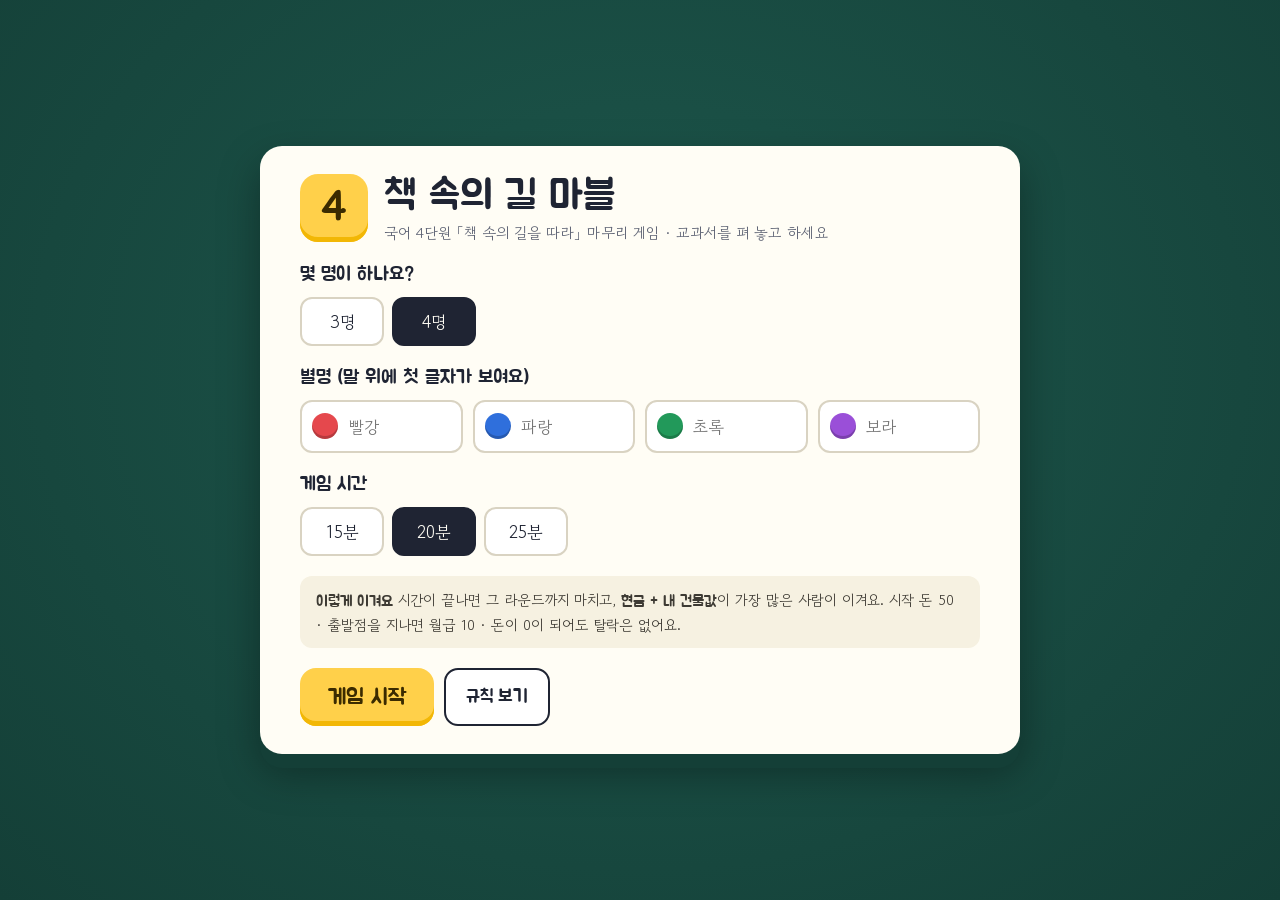
==== commit 9cb9278b: "책 속의 길 마블: 미션 보상 룰렛, 건물 증축, 0원 장학금, 통행료 부족분 은행 지급, 시간 15/20/25분 Co-Authored-By: Claude Opus 5.5 <nor" ====
--- a/book-marble/index.html
+++ b/book-marble/index.html
@@ -75,7 +75,10 @@
 .cell.corner .px{color:var(--sun-ink)}
 .cell.owned{background:var(--own);color:#fff;border-color:#fff;box-shadow:0 calc(var(--u)*.35) 0 rgba(0,0,0,.28)}
 .cell.owned::before{content:"";position:absolute;left:18%;right:18%;top:24%;bottom:16%;background:url("data:image/svg+xml,%3Csvg xmlns='http://www.w3.org/2000/svg' viewBox='0 0 40 36'%3E%3Cpath d='M20 2 2 17h5v17h10V24h6v10h10V17h5z' fill='%23ffffff'/%3E%3C/svg%3E") center/contain no-repeat;opacity:.26;pointer-events:none}
-.cell.owned .band{background:rgba(0,0,0,.24)!important;color:#fff;font-family:var(--f-display);font-size:calc(var(--u)*1.3)}
+.cell.owned[data-lv="2"]::before{background-image:url("data:image/svg+xml,%3Csvg xmlns='http://www.w3.org/2000/svg' viewBox='0 0 60 36'%3E%3Cpath d='M14 10 2 20h4v14h7v-7h3v7h7V20h4z M44 2 28 16h5v18h8v-8h6v8h8V16h5z' fill='%23ffffff'/%3E%3C/svg%3E");left:10%;right:10%}
+.cell.owned[data-lv="3"]::before{background-image:url("data:image/svg+xml,%3Csvg xmlns='http://www.w3.org/2000/svg' viewBox='0 0 40 34'%3E%3Cpath d='M5 26 2 5l10 9 8-13 8 13 10-9-3 21z M5 28h30v5H5z' fill='%23ffffff'/%3E%3C/svg%3E");opacity:.38}
+.cell.owned[data-lv="3"]{box-shadow:inset 0 0 0 calc(var(--u)*.45) var(--sun),0 calc(var(--u)*.35) 0 rgba(0,0,0,.28)}
+.cell.owned .band{background:rgba(0,0,0,.24)!important;color:#fff;font-family:var(--f-display);font-size:calc(var(--u)*1.2);overflow:hidden;padding:0 calc(var(--u)*.2)}
 .cell.owned .nm2{position:relative;text-shadow:0 1px 2px rgba(0,0,0,.35)}
 .cell.owned .px{color:#fff;font-weight:700}
 .cell.wip{background:repeating-linear-gradient(-45deg,#fff3c4 0 calc(var(--u)*.8),#fffdf5 calc(var(--u)*.8) calc(var(--u)*1.6))}
@@ -192,6 +195,12 @@
 .card small{font-family:var(--f-display);font-size:17px;opacity:.7}
 .card p{margin:0;font-family:var(--f-display);font-size:25px;line-height:1.35;word-break:keep-all;text-wrap:balance}
 @keyframes flip{from{transform:rotateY(80deg)}to{transform:none}}
+.wheel{display:grid;grid-template-columns:repeat(3,1fr);gap:10px}
+.slot{padding:20px 6px;border-radius:16px;background:#efe9d6;text-align:center;font-family:var(--f-display);font-size:26px;line-height:1.15;border:3px solid transparent;transition:transform .08s}
+.slot small{display:block;font-size:14px;opacity:.75}
+.slot.jack{background:var(--sun);color:var(--sun-ink)}
+.slot.on{border-color:var(--ink);background:#fff;transform:scale(1.06)}
+.slot.win{border-color:var(--ok);background:var(--ok);color:#fff;transform:scale(1.08)}
 .pin{display:flex;flex-direction:column;align-items:center;gap:14px}
 .pin .dots{display:flex;gap:12px}
 .pin .dots i{width:18px;height:18px;border-radius:50%;border:2px solid var(--ink)}
@@ -233,7 +242,7 @@
   <div id="resumeBox" class="resume" hidden><span id="resumeText">진행 중인 게임이 있어요.</span><button class="ghost" id="resumeBtn" type="button">이어 하기</button></div>
   <div class="field"><span>몇 명이 하나요?</span><div class="seg" id="cntSeg"><button type="button" data-n="3" aria-pressed="false">3명</button><button type="button" data-n="4" aria-pressed="true">4명</button></div></div>
   <div class="field"><span>별명 (말 위에 첫 글자가 보여요)</span><div class="names" id="names"></div></div>
-  <div class="field"><span>게임 시간</span><div class="seg" id="minSeg"><button type="button" data-m="20" aria-pressed="false">20분</button><button type="button" data-m="25" aria-pressed="true">25분</button><button type="button" data-m="30" aria-pressed="false">30분</button></div></div>
+  <div class="field"><span>게임 시간</span><div class="seg" id="minSeg"><button type="button" data-m="15" aria-pressed="false">15분</button><button type="button" data-m="20" aria-pressed="true">20분</button><button type="button" data-m="25" aria-pressed="false">25분</button></div></div>
   <p class="rule-mini"><b>이렇게 이겨요</b> 시간이 끝나면 그 라운드까지 마치고, <b>현금 + 내 건물값</b>이 가장 많은 사람이 이겨요. 시작 돈 50 · 출발점을 지나면 월급 10 · 돈이 0이 되어도 탈락은 없어요.</p>
   <div class="actions"><button class="big" id="startBtn" type="button">게임 시작</button><button class="ghost" id="rulesBtn" type="button">규칙 보기</button></div>
  </div>
@@ -441,7 +450,7 @@
 const SIDE_LABEL = ["시","이야기","설명 글","의견 글"];
 const SPELL_ALL = WS_SPELL.concat(UNIT_SPELL);
 const MAZE_ALL = SPELL_ALL.concat(WS_VOC, UNIT_VOC);
-const KEY = "bookroad-marble-v2";
+const KEY = "bookroad-marble-v3";
 const RM = matchMedia("(prefers-reduced-motion: reduce)").matches;
 const $ = s => document.querySelector(s);
 const sleep = ms => new Promise(r => setTimeout(r, RM ? Math.min(ms, 40) : ms));
@@ -454,8 +463,12 @@
 let S = null, busy = false;
 const typeOf = i => SPECIAL[i] || "q";
 const sq = i => UNIT[i];
-const fullCost = i => COST[sq(i).type].build;
-const tollOf = i => COST[sq(i).type].toll;
+const TOLLS = {basic:[5,10,20], adv:[15,25,40]};       // 집 · 빌딩 · 랜드마크
+const LV_NAME = ["", "집", "빌딩", "랜드마크"];
+const fullCost = i => COST[sq(i).type].build;          // 건설비 = 증축비
+const lvOf = i => (S && S.b[i] && S.b[i].st === "built") ? (S.b[i].lv || 1) : 1;
+const tollOf = (i, lv = lvOf(i)) => TOLLS[sq(i).type][lv - 1];
+const valueOf = i => fullCost(i) * lvOf(i);
 
 /* ---------- 저장 ---------- */
 function save(){ try { localStorage.setItem(KEY, JSON.stringify(S)); } catch(e){} }
@@ -463,7 +476,7 @@
 function clearSave(){ try { localStorage.removeItem(KEY); } catch(e){} }
 
 /* ---------- 시작 화면 ---------- */
-let setCount = 4, setMin = 25;
+let setCount = 4, setMin = 20;
 function drawNames(){
   const box = $("#names"), old = [...box.querySelectorAll("input")].map(i => i.value);
   box.innerHTML = "";
@@ -543,15 +556,15 @@
     el.classList.toggle("wip", !!(b && b.st === "wip"));
     if (typeOf(i) === "q"){
       const band = el.querySelector(".band"), px = el.querySelector(".px");
-      if (b && b.st === "built"){ const o = S.players[b.o]; el.style.setProperty("--own", PCOLORS[o.color]); band.textContent = o.name + "의 건물"; px.textContent = `통행료 ${tollOf(i)}`; }
-      else { el.style.removeProperty("--own"); band.textContent = el.dataset.band; px.textContent = b ? `공사 중 · ${fullCost(i) / 2}로 도전` : `건설 ${fullCost(i)} · 통행 ${tollOf(i)}`; }
+      if (b && b.st === "built"){ const o = S.players[b.o], lv = lvOf(i); el.style.setProperty("--own", PCOLORS[o.color]); el.dataset.lv = lv; band.textContent = `${[...o.name].slice(0, 3).join("")} ${LV_NAME[lv]}`; px.textContent = `통행료 ${tollOf(i)}`; }
+      else { el.style.removeProperty("--own"); delete el.dataset.lv; band.textContent = el.dataset.band; px.textContent = b ? `공사 중 · ${fullCost(i) / 2}로 도전` : `건설 ${fullCost(i)} · 통행 ${tollOf(i)}`; }
     }
     el.classList.toggle("here", S.players[S.turn].pos === i);
     el.querySelector(".tokens").innerHTML = S.players.filter(p => p.pos === i).map(p => tokHTML(p, p.jail ? "jail" : "")).join("");
   }
   const p = S.players[S.turn];
   $("#turn").innerHTML = `${tokHTML(p)}<span>${esc(p.name)} 차례</span>`;
-  $("#rollBtn").textContent = p.jail ? "탈출 주사위" : "주사위 굴리기";
+  $("#rollBtn").textContent = p.cash <= 0 ? "장학금 받고 굴리기" : p.jail ? "탈출 주사위" : "주사위 굴리기";
   $("#rollBtn").disabled = busy || S.over;
   $("#logbox").innerHTML = S.log.slice(0, 5).map(l => `<div>${l}</div>`).join("");
   drawDie($("#d1"), S.dice[0]); drawDie($("#d2"), S.dice[1]);
@@ -560,7 +573,7 @@
   $("#players").innerHTML = S.players.map((q, k) => {
     const f = flashes[k], fl = f && now - f.t < 1600 ? `<span class="delta ${f.d > 0 ? "up" : "down"}" style="animation-delay:-${now - f.t}ms">${f.d > 0 ? "+" : ""}${f.d}</span>` : "";
     const bl = Object.entries(S.b).filter(([i, b]) => b.st === "built" && b.o === k);
-    const val = bl.reduce((s, [i]) => s + fullCost(+i), 0);
+    const val = bl.reduce((s, [i]) => s + valueOf(+i), 0);
     return `<div class="pl ${k === S.turn ? "now" : ""}" style="--pc:${PCOLORS[q.color]}">${tokHTML(q)}<div class="who">${esc(q.name)}</div><div class="cash">${q.cash}</div>
       ${fl}<div class="coins" aria-hidden="true">${coinsHTML(q.cash)}</div><div class="meta"><span>건물 ${bl.length}채 (${val})</span><span>총자산 ${q.cash + val}</span>${q.pass ? `<span class="chip">면제권 ${q.pass}</span>` : ""}${q.jail ? `<span class="chip red">미로 ${q.jail}턴</span>` : ""}</div></div>`;
   }).join("");
@@ -750,6 +763,7 @@
   busy = true; render();
   const p = cur();
   try {
+    if (p.cash <= 0) await scholarship(p);
     if (p.jail > 0){
       setStatus("미로 탈출 도전!");
       const [a, b] = await rollDice();
@@ -772,6 +786,14 @@
   } catch (err){ console.error(err); }
   endTurn();
 });
+// 돈이 0이면 차례 시작 때 장학금 문제: 맞히면 +15, 틀려도 +5
+async function scholarship(p){
+  const q = pickFrom(MAZE_ALL, "usedMaze");
+  const ok = await quizMC(q, head("도서관 장학금 · 돈이 0이라 받는 기회", "job", p, q.src));
+  const g = ok ? 15 : 5; p.cash += g;
+  addLog(`${nm(p)} 장학금 +${g}`); render();
+  await info(`${head("도서관 장학금", "job", p)}<h2>장학금 ${J(g,"을","를")} 받았어요</h2><p class="lead">${ok ? "정답이라 15를 받았어요." : "틀려도 5는 받아요."} 이제 주사위를 굴려요.</p>`);
+}
 function endTurn(){
   const last = S.turn === S.players.length - 1;
   S.turn = (S.turn + 1) % S.players.length;
@@ -827,46 +849,98 @@
 
 async function landQ(i){
   const p = cur(), b = S.b[i], s = sq(i), me = S.turn;
+  const top = head(`${s.type === "basic" ? "기본 문제 · 태블릿 채점" : "심화 문제 · 모둠 판정"}`, s.type, p, "교과서 " + s.page);
+  if (b && b.st === "built" && b.o === me) return upgrade(i, top);
   if (b && b.st === "built"){
-    if (b.o === me){ addLog(`${nm(p)} 내 건물 ${s.name}`); return info(`${head(s.name, "", p)}<h2>내 건물이에요</h2><p class="lead">편히 쉬어 가요.</p>`); }
     const o = S.players[b.o], toll = tollOf(i);
     if (p.pass > 0){
       const use = await choose(`${head("통행료", "", p)}<h2>${esc(o.name)}의 ${s.name}에 왔어요</h2><p class="lead">통행료는 <b>${toll}</b>이에요. 면제권을 쓸까요? (남은 면제권 ${p.pass}장)</p>`,
         [{label:"통행료 내기", value:false, cls:"ghost"}, {label:"면제권 쓰기", value:true}]);
       if (use){ p.pass--; addLog(`${nm(p)} 면제권 사용 · ${s.name}`); return; }
     }
-    const pay = Math.min(toll, p.cash); p.cash -= pay; o.cash += pay;
-    addLog(`${nm(p)} → ${nm(o)} 통행료 ${pay}`); render();
-    return info(`${head("통행료", "", p)}<h2>${esc(o.name)}에게 통행료 ${J(pay,"을","를")} 냈어요</h2>${pay < toll ? `<p class="lead">돈이 모자라 있는 만큼만 냈어요. 아르바이트로 다시 벌어요!</p>` : ""}`);
+    const pay = Math.min(toll, p.cash), short = toll - pay; p.cash -= pay; o.cash += toll;
+    addLog(`${nm(p)} → ${nm(o)} 통행료 ${toll}${short ? ` (은행이 ${short} 대신 냄)` : ""}`); render();
+    return info(`${head("통행료", "", p)}<h2>${esc(o.name)}에게 통행료 ${J(toll,"을","를")} 냈어요</h2>${short ? `<p class="lead">돈이 모자라 ${J(pay,"만","만")} 냈어요. 모자란 ${J(short,"은","는")} 은행이 대신 내 줬어요.</p>` : ""}`);
   }
   const wip = !!(b && b.st === "wip"), full = fullCost(i), need = wip ? full / 2 : full, lose = full / 2;
-  const top = head(`${s.type === "basic" ? "기본 문제 · 태블릿 채점" : "심화 문제 · 모둠 판정"}`, s.type, p, "교과서 " + s.page);
   if (p.cash < need){
     addLog(`${nm(p)} ${s.name} 건설비 부족`);
     return info(`${top}<h2>${s.name}${wip ? " (공사 중)" : ""}</h2><p class="lead">건설하려면 <b>${J(need,"이","가")}</b> 필요한데 지금 <b>${J(p.cash,"이","가")}</b> 있어요. 이번에는 지나가요.</p>`);
   }
   const go = await choose(`${top}<h2>${s.name}${wip ? " · 공사 중" : ""}에 건설할까요?</h2>
-    <div class="money"><span>건설비${wip ? " (남은 절반)" : ""}</span><span>${need}</span><span>성공하면</span><span>내 건물 · 통행료 ${tollOf(i)}</span><span>실패하면</span><span>${J(lose,"을","를")} 잃고 ${wip ? "계속 공사 중" : "공사 중 표시"}</span></div>
+    <div class="money"><span>건설비${wip ? " (남은 절반)" : ""}</span><span>${need}</span><span>성공하면</span><span>내 집 · 통행료 ${tollOf(i, 1)}</span><span>실패하면</span><span>${J(lose,"을","를")} 잃고 ${wip ? "계속 공사 중" : "공사 중 표시"}</span></div>
     <p class="lead">문제가 열리면 바로 1분이 시작돼요. 교과서 <b>${s.page}</b>을 미리 펴 두세요.</p>`,
     [{label:"넘어가기", value:false, cls:"ghost"}, {label:"건설 도전", value:true}]);
   if (!go){ addLog(`${nm(p)} ${s.name} 건설하지 않음`); return; }
   const q = pickSquareQ(i);
   const voters = S.players.filter((x, k) => k !== me);
   const ok = s.type === "basic" ? await quizMC(q, top) : await quizOpen(q, top, voters);
-  if (ok){ p.cash -= need; S.b[i] = {st:"built", o:me}; addLog(`${nm(p)} ${s.name} 건설 성공 -${need}`); }
+  if (ok){ p.cash -= need; S.b[i] = {st:"built", o:me, lv:1}; addLog(`${nm(p)} ${s.name} 건설 성공 -${need}`); }
   else { p.cash -= lose; S.b[i] = {st:"wip"}; addLog(`${nm(p)} ${s.name} 건설 실패 -${lose} · 공사 중`); }
   render();
+}
+
+// 내 건물에 다시 오면 증축 도전 (집 → 빌딩 → 랜드마크)
+async function upgrade(i, top){
+  const p = cur(), b = S.b[i], s = sq(i), lv = b.lv || 1;
+  if (lv >= 3){ addLog(`${nm(p)} 내 랜드마크 ${s.name}`); return info(`${head(s.name, "", p)}<h2>내 랜드마크예요</h2><p class="lead">가장 높은 단계예요. 통행료 ${tollOf(i)}. 편히 쉬어 가요.</p>`); }
+  const cost = fullCost(i), next = LV_NAME[lv + 1];
+  if (p.cash < cost){
+    addLog(`${nm(p)} ${s.name} 증축비 부족`);
+    return info(`${top}<h2>내 ${LV_NAME[lv]} · ${s.name}</h2><p class="lead">${next}(으)로 올리려면 <b>${J(cost,"이","가")}</b> 필요한데 지금 <b>${J(p.cash,"이","가")}</b> 있어요. 다음에 도전해요.</p>`);
+  }
+  const go = await choose(`${top}<h2>${s.name}을(를) ${next}(으)로 올릴까요?</h2>
+    <div class="money"><span>증축비</span><span>${cost}</span><span>성공하면</span><span>${next} · 통행료 ${tollOf(i, lv)} → ${tollOf(i, lv + 1)}</span><span>실패하면</span><span>${J(cost / 2,"을","를")} 잃고 ${LV_NAME[lv]} 그대로</span></div>
+    <p class="lead">이 칸의 다른 문제가 나와요. 교과서 <b>${s.page}</b>을 펴 두세요.</p>`,
+    [{label:"쉬어 가기", value:false, cls:"ghost"}, {label:"증축 도전", value:true}]);
+  if (!go){ addLog(`${nm(p)} 내 건물에서 쉬어 감`); return; }
+  const q = pickSquareQ(i), voters = S.players.filter((x, k) => k !== S.turn);
+  const ok = s.type === "basic" ? await quizMC(q, top) : await quizOpen(q, top, voters);
+  if (ok){ p.cash -= cost; b.lv = lv + 1; addLog(`${nm(p)} ${s.name} ${next} 완성 -${cost}`); }
+  else { p.cash -= cost / 2; addLog(`${nm(p)} ${s.name} 증축 실패 -${cost / 2}`); }
+  render();
+}
+
+// 미션 성공 보상 룰렛
+const WHEEL = [{t:"+10", v:10}, {t:"+15", v:15}, {t:"+10", v:10}, {t:"+20", v:20}, {t:"면제권", s:"+ 5", v:"pass"}, {t:"잭팟!", s:"저금통 절반", v:"jack"}];
+function roulette(p){
+  return new Promise(async res => {
+    openSheet(`${head("보상 룰렛", "", p)}<h2>미션 성공! 보상 룰렛이 돌아가요</h2>
+      <div class="wheel">${WHEEL.map((w, k) => `<div class="slot ${w.v === "jack" ? "jack" : ""}" id="sl${k}">${w.t}${w.s ? `<small>${w.s}</small>` : ""}</div>`).join("")}</div><p class="lead" id="wmsg">&nbsp;</p>`);
+    const target = rnd(WHEEL.length), order = [0, 1, 2, 5, 4, 3];
+    const steps = (RM ? 0 : 18) + ((order.indexOf(target) - 0 + order.length) % order.length);
+    let at = 0;
+    for (let k = 0; k <= steps; k++){
+      document.querySelectorAll(".slot").forEach(e => e.classList.remove("on"));
+      at = order[k % order.length]; $("#sl" + at).classList.add("on");
+      await sleep(60 + Math.max(0, k - steps + 8) * 35);
+    }
+    $("#sl" + at).classList.remove("on"); $("#sl" + at).classList.add("win");
+    const w = WHEEL[at]; let msg;
+    if (typeof w.v === "number"){ p.cash += w.v; msg = `${J(w.v,"을","를")} 받았어요!`; addLog(`${nm(p)} 미션 룰렛 +${w.v}`); }
+    else if (w.v === "pass"){ p.pass++; p.cash += 5; msg = "통행료 면제권 1장과 5를 받았어요!"; addLog(`${nm(p)} 미션 룰렛 · 면제권 + 5`); }
+    else {
+      const h = Math.floor(S.piggy / 2), bank = Math.max(0, 20 - h); S.piggy -= h; p.cash += h + bank;
+      msg = `잭팟! 저금통에서 ${J(h,"을","를")} 가져왔어요${bank ? ` · 은행이 ${J(bank,"을","를")} 더 채워 줬어요 (최소 20)` : ""}. 모두 ${h + bank}!`;
+      addLog(`${nm(p)} 미션 룰렛 잭팟 +${h + bank}`);
+    }
+    render();
+    $("#wmsg").textContent = msg;
+    $("#sheet").insertAdjacentHTML("beforeend", `<div class="row-btns"><button type="button" class="big" id="wok">확인</button></div>`);
+    $("#wok").addEventListener("click", () => { closeSheet(); res(); });
+    $("#wok").focus();
+  });
 }
 
 async function drawCard(){
   const p = cur();
   if (S.deckPos >= S.deck.length){ S.deck = shuffle([...MISSIONS.keys()]); S.deckPos = 0; }
   const m = MISSIONS[S.deck[S.deckPos++]];
-  const cardHTML = `<div class="card ${m.kind}"><small>${m.kind === "do" ? "교실 미션 · 성공하면 +5" : "행운 카드"}</small><p>${esc(m.t)}</p></div>`;
+  const cardHTML = `<div class="card ${m.kind}"><small>${m.kind === "do" ? "교실 미션 · 성공하면 보상 룰렛" : "행운 카드"}</small><p>${esc(m.t)}</p></div>`;
   if (m.kind === "do"){
     const ok = await choose(`${head("미션 카드", "", p)}${cardHTML}<p class="lead">모둠 친구들이 보고 성공인지 눌러 주세요.</p>`,
-      [{label:"못 했어요", value:false, cls:"ghost"}, {label:"성공 +5", value:true}]);
-    if (ok){ p.cash += 5; addLog(`${nm(p)} 미션 성공 +5`); } else addLog(`${nm(p)} 미션 실패`);
+      [{label:"못 했어요", value:false, cls:"ghost"}, {label:"성공! 룰렛 돌리기", value:true}]);
+    if (ok) await roulette(p); else addLog(`${nm(p)} 미션 실패`);
     return;
   }
   const others = S.players.filter(x => x !== p);
@@ -891,13 +965,13 @@
 function cellInfo(i){
   const t = typeOf(i);
   if (t !== "q"){
-    const d = {start:`지나가거나 도착하면 월급 ${SALARY}.`, job:"맞춤법 1문제를 맞히면 +5. 내 돈이 20보다 적으면 +10.", mission:"카드를 뽑아 교실 미션(성공 +5)이나 행운 카드를 받아요.",
+    const d = {start:`지나가거나 도착하면 월급 ${SALARY}.`, job:"맞춤법 1문제를 맞히면 +5. 내 돈이 20보다 적으면 +10.", mission:"카드를 뽑아 교실 미션(성공하면 보상 룰렛)이나 행운 카드를 받아요.",
       maze:"갇히면 최대 2턴. 더블이나 문제 정답이면 탈출.", save:"5를 저축해요. 돼지저금통에는 두 배가 쌓여요.", leap:"원하면 미로를 뺀 아무 칸으로 날아가요.", piggy:`쌓인 돈을 모두 가져가요. 지금 ${S.piggy}.`}[t];
     return info(`<h2>${SPNAME[t]}</h2><p class="lead">${d}</p>`, "닫기");
   }
   const s = sq(i), b = S.b[i];
-  const st = !b ? "빈 땅" : b.st === "wip" ? `공사 중 (다음 사람은 ${fullCost(i) / 2}로 도전)` : `${esc(S.players[b.o].name)}의 건물`;
-  return info(`<h2>${s.name}</h2><div class="money"><span>문제</span><span>${s.type === "basic" ? "기본 · 객관식" : "심화 · 말로 답하기"}</span><span>교과서</span><span>${s.page}</span><span>건설비 · 통행료</span><span>${fullCost(i)} · ${tollOf(i)}</span><span>지금</span><span>${st}</span></div>`, "닫기");
+  const st = !b ? "빈 땅" : b.st === "wip" ? `공사 중 (다음 사람은 ${fullCost(i) / 2}로 도전)` : `${esc(S.players[b.o].name)}의 ${LV_NAME[lvOf(i)]}`;
+  return info(`<h2>${s.name}</h2><div class="money"><span>문제</span><span>${s.type === "basic" ? "기본 · 객관식" : "심화 · 말로 답하기"}</span><span>교과서</span><span>${s.page}</span><span>건설비(증축비)</span><span>${fullCost(i)}</span><span>통행료 집 · 빌딩 · 랜드마크</span><span>${TOLLS[s.type].join(" · ")}</span><span>지금</span><span>${st}</span></div>`, "닫기");
 }
 
 /* ---------- 선생님 메뉴 ---------- */
@@ -919,12 +993,14 @@
    <li><b>차례</b> 주사위 2개를 굴려 합만큼 가요. 출발점을 지나면 월급 ${SALARY}.</li>
    <li><b>질문 칸</b> 건설에 도전하면 문제가 열리고 1분이 시작돼요. 교과서를 펴고 찾아도 돼요. 기본은 객관식(태블릿 채점), 심화는 말로 답하고 모둠 친구들이 O/X로 판정해요(같은 표면 성공).</li>
    <li><b>건설</b> 기본 10(통행료 5), 심화 20(통행료 15). 실패하면 건설비의 절반을 잃고 ‘공사 중’이 돼요. 공사 중인 칸은 누구든 남은 절반만 내고 도전할 수 있어요.</li>
-   <li><b>남의 건물</b>에 서면 통행료를 내요. 돈이 모자라면 있는 만큼만 내고 계속해요.</li>
+   <li><b>증축</b> 내 건물에 다시 서면 그 칸 문제를 하나 더 맞혀 집 → 빌딩 → 랜드마크로 올려요. 증축비는 건설비와 같고, 실패하면 절반을 잃어요. 통행료: 기본 5 · 10 · 20, 심화 15 · 25 · 40.</li>
+   <li><b>남의 건물</b>에 서면 통행료를 내요. 돈이 모자라면 있는 만큼만 내고, 모자란 돈은 은행이 대신 내 줘요.</li>
+   <li><b>장학금</b> 내 차례에 돈이 0이면 맞춤법·낱말 문제 1개! 맞히면 +15, 틀려도 +5.</li>
    <li><b>아르바이트</b> 맞춤법 1문제. 맞히면 +5, 내 돈이 20보다 적으면 +10.</li>
    <li><b>저축</b> 5를 내면 돼지저금통에 10이 쌓여요. <b>돼지저금통</b> 칸에 서면 모두 가져가요(처음 10).</li>
    <li><b>책 속 미로</b> 최대 2턴 갇혀요. 더블이나 맞춤법·낱말 문제 정답이면 탈출.</li>
    <li><b>랜덤 도약</b> 원하면 미로를 뺀 아무 칸으로 날아가요. 안 하면 다음에 여기서 출발.</li>
-   <li><b>미션 카드</b> 교실 미션(성공 +5) 또는 행운 카드.</li>
+   <li><b>미션 카드</b> 교실 미션에 성공하면 보상 룰렛(+10 · +15 · +20 · 면제권 · 잭팟)! 잭팟은 저금통의 절반이고, 20보다 적으면 은행이 20까지 채워 줘요.</li>
    <li><b>돈</b> 내 카드에 동전이 쌓여요. 금화 10, 은화 5, 동전 1.</li>
    <li><b>끝</b> 시간이 끝나면 그 라운드까지 하고, 현금 + 건물값이 가장 많은 사람이 이겨요. 판정이 이상하면 선생님을 불러요.</li></ol>`, "닫기");
 }
@@ -934,7 +1010,7 @@
   S.over = true; busy = false; save(); clearSave();
   const rows = S.players.map((p, k) => {
     const bl = Object.entries(S.b).filter(([i, b]) => b.st === "built" && b.o === k);
-    const val = bl.reduce((s, [i]) => s + fullCost(+i), 0);
+    const val = bl.reduce((s, [i]) => s + valueOf(+i), 0);
     return {p, val, n:bl.length, tot:p.cash + val};
   }).sort((a, b) => b.tot - a.tot || b.n - a.n);
   let rank = 0, prev = null;
